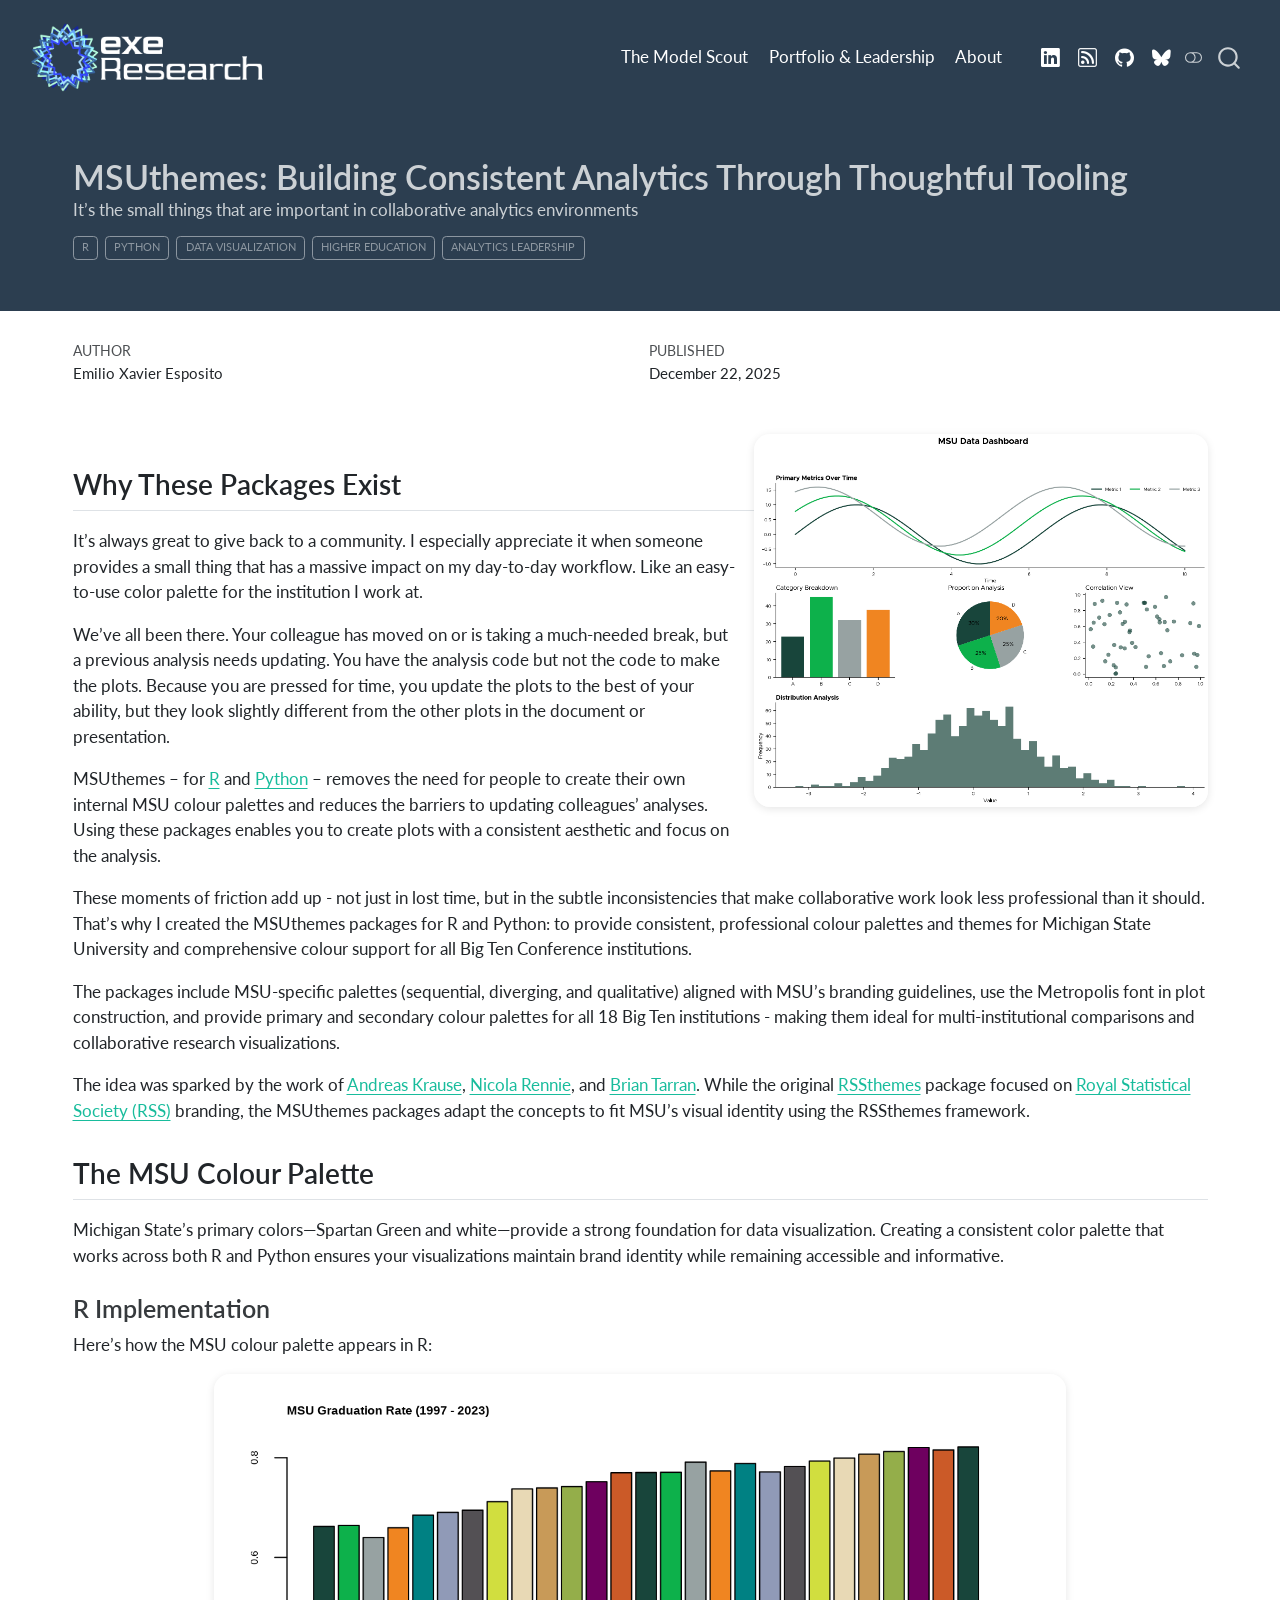
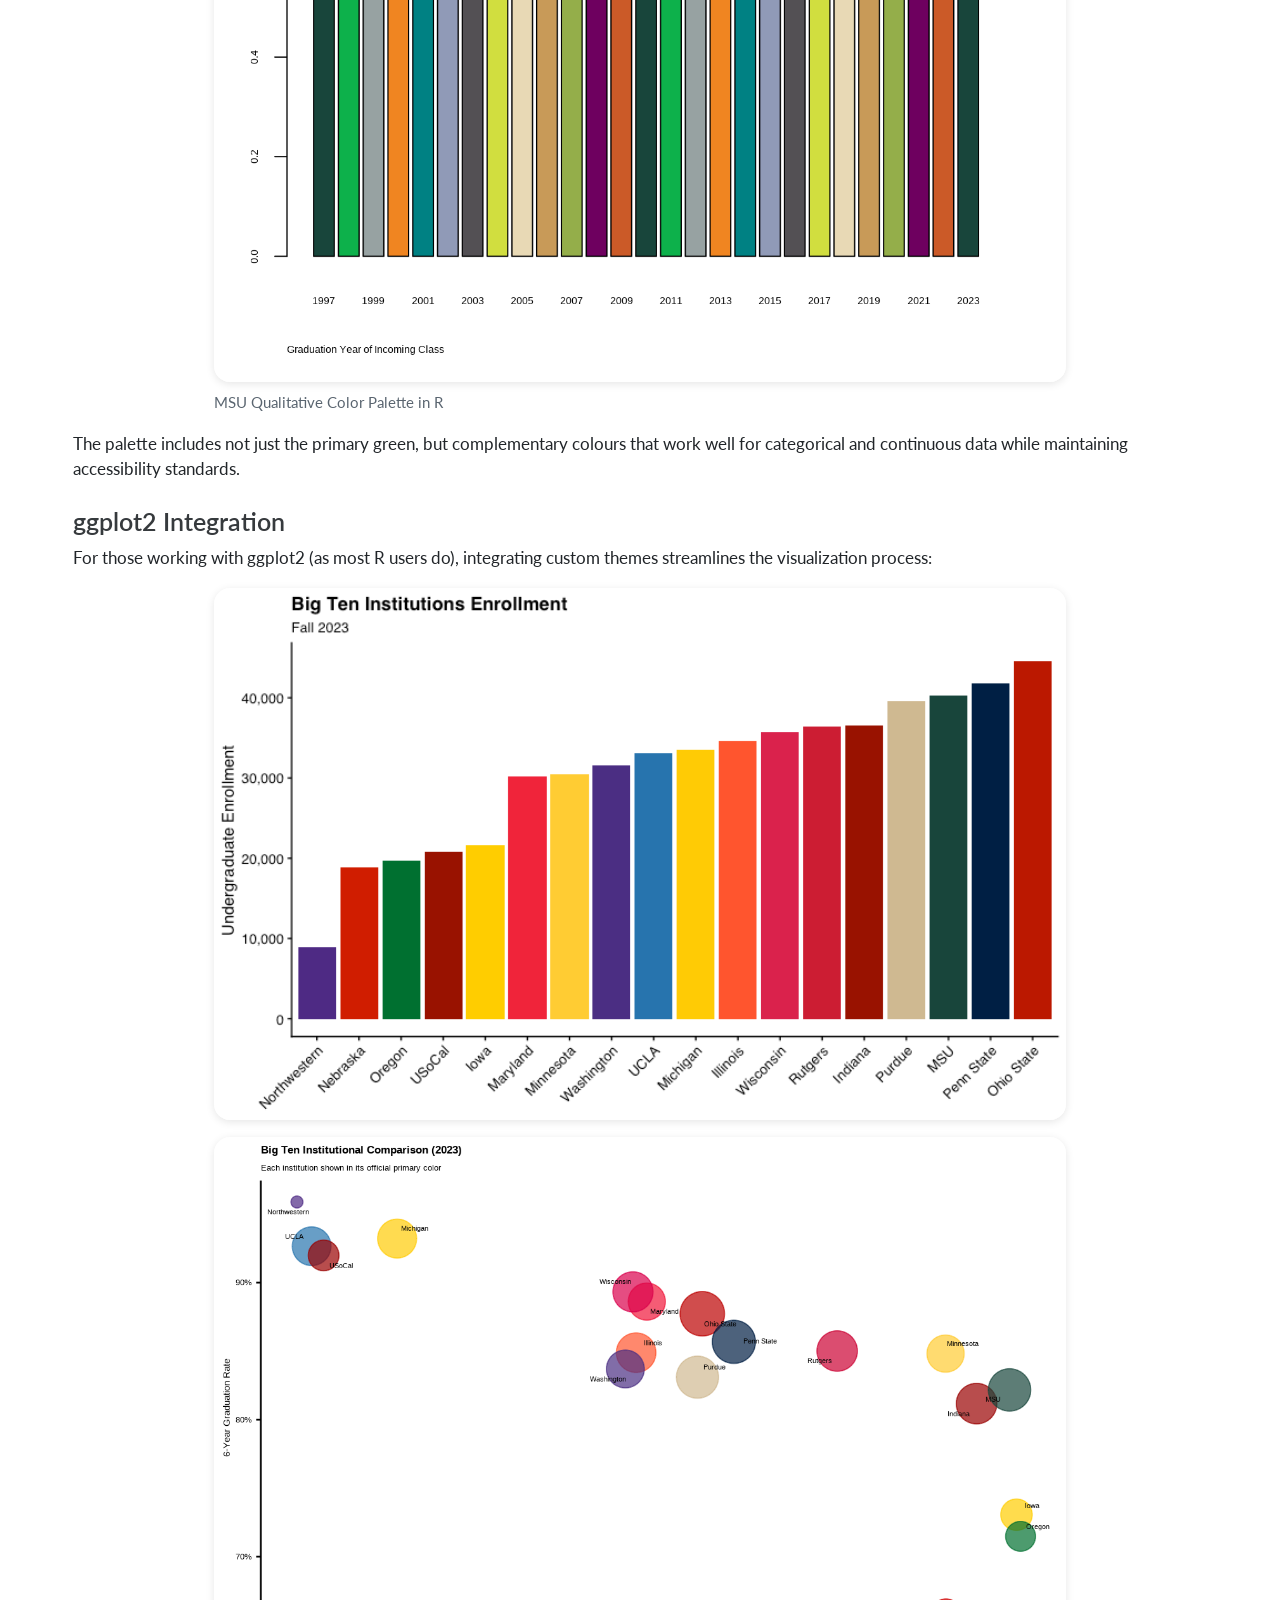
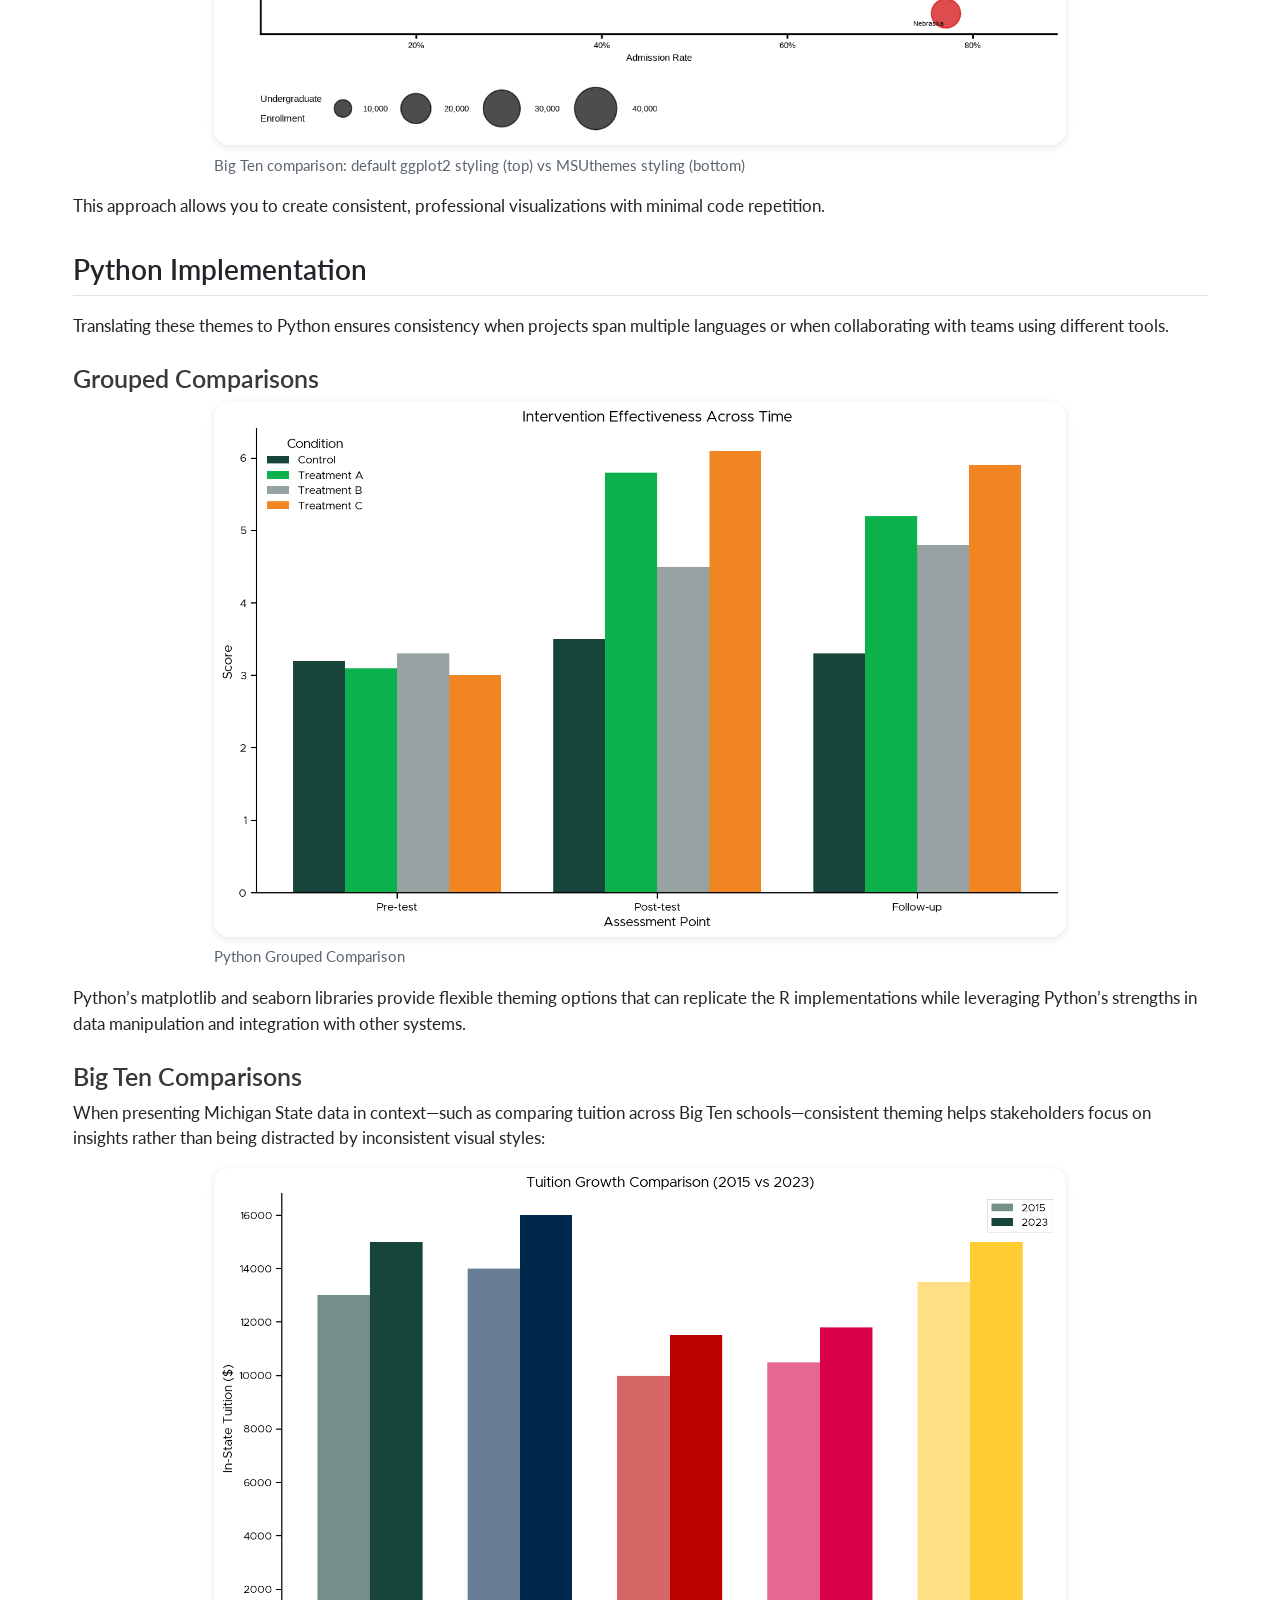
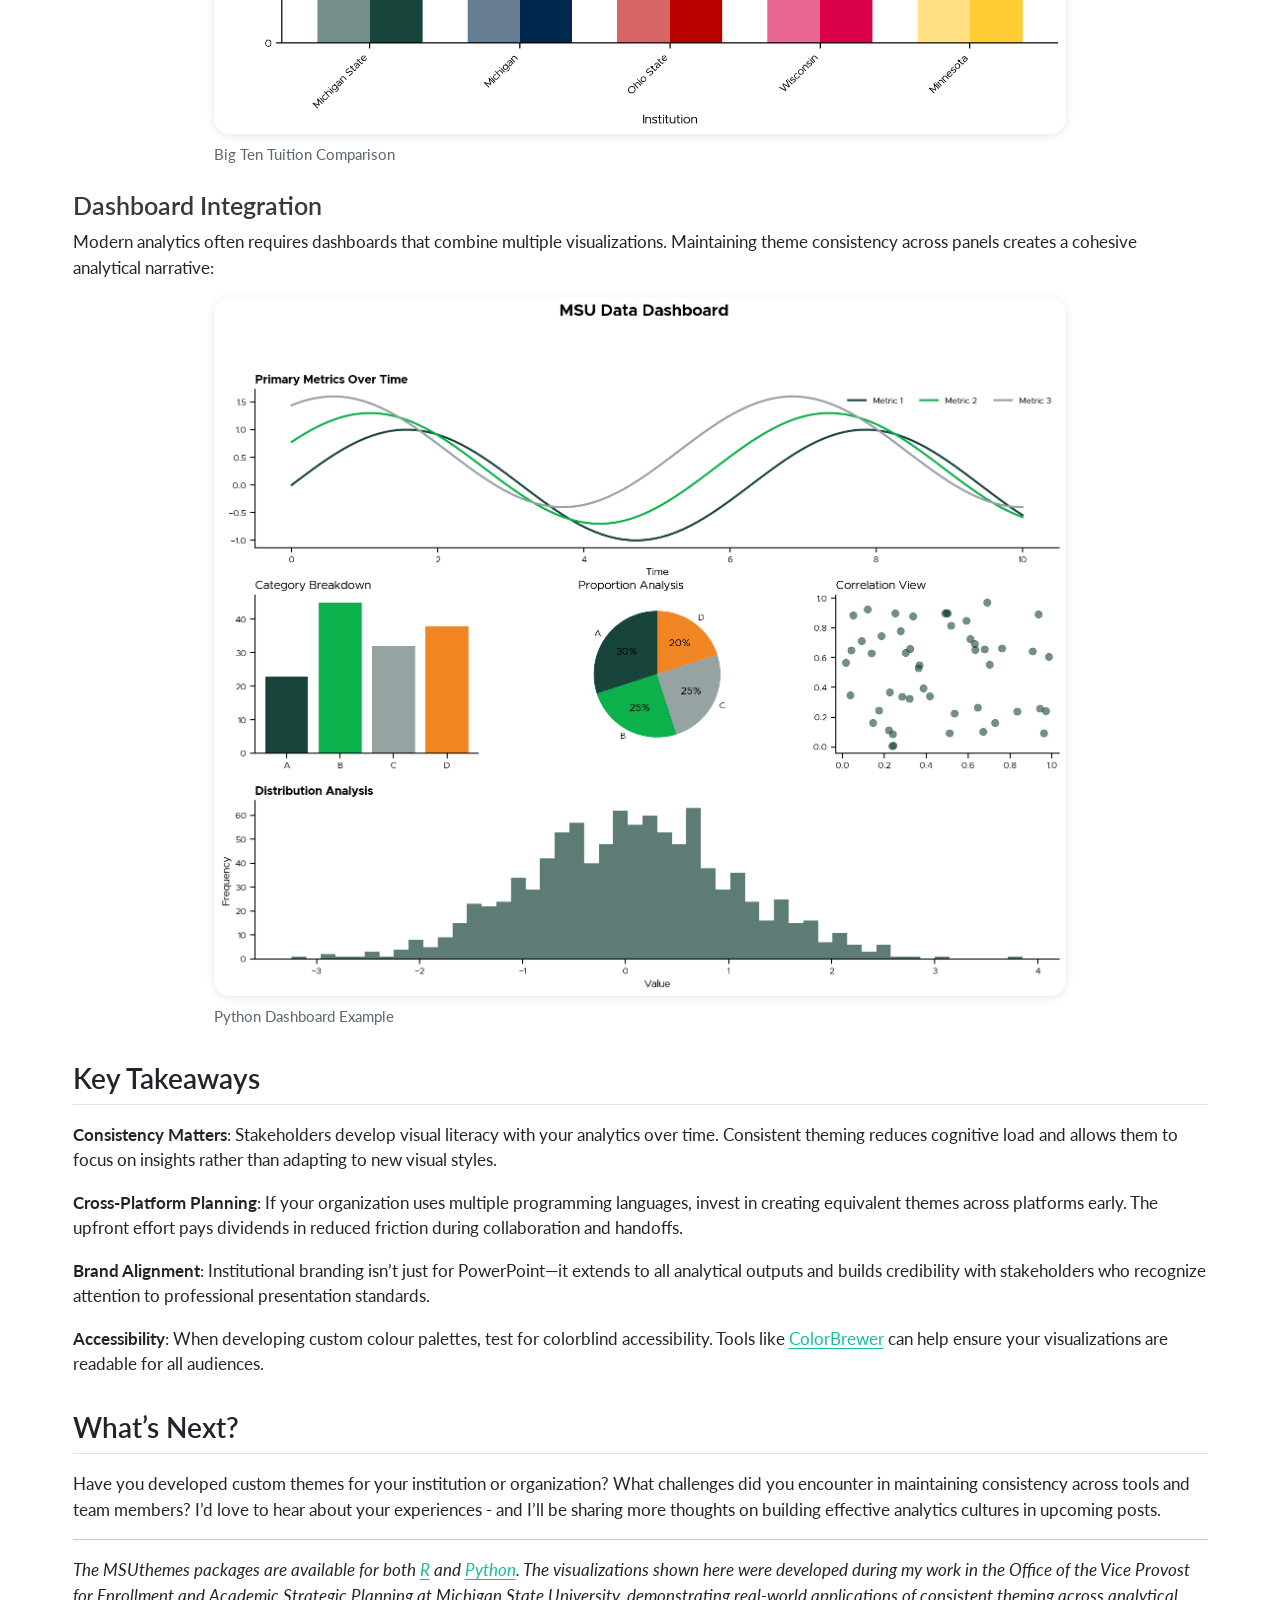
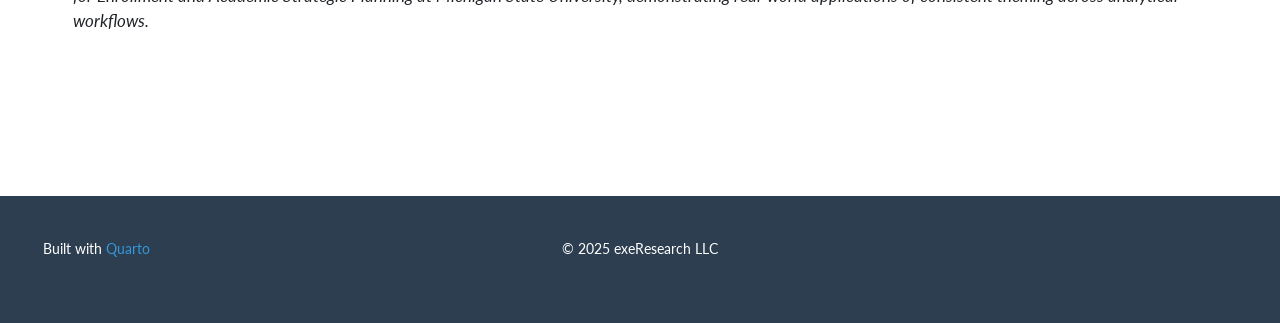
==== posts/MSUthemes/index.html @ 7282f577 "Update website - 2025-12-22 13:52:34" ====
<!DOCTYPE html>
<html xmlns="http://www.w3.org/1999/xhtml" lang="en" xml:lang="en"><head>

<meta charset="utf-8">
<meta name="generator" content="quarto-1.8.24">

<meta name="viewport" content="width=device-width, initial-scale=1.0, user-scalable=yes">

<meta name="author" content="Emilio Xavier Esposito">
<meta name="dcterms.date" content="2025-12-22">
<meta name="description" content="It’s the small things that are important in collaborative analytics environments">

<title>MSUthemes: Building Consistent Analytics Through Thoughtful Tooling – exeResearch | Analytics for Sports - Higher Ed - Awesomeness</title>
<style>
code{white-space: pre-wrap;}
span.smallcaps{font-variant: small-caps;}
div.columns{display: flex; gap: min(4vw, 1.5em);}
div.column{flex: auto; overflow-x: auto;}
div.hanging-indent{margin-left: 1.5em; text-indent: -1.5em;}
ul.task-list{list-style: none;}
ul.task-list li input[type="checkbox"] {
  width: 0.8em;
  margin: 0 0.8em 0.2em -1em; /* quarto-specific, see https://github.com/quarto-dev/quarto-cli/issues/4556 */ 
  vertical-align: middle;
}
</style>


<script src="../../site_libs/quarto-nav/quarto-nav.js"></script>
<script src="../../site_libs/quarto-nav/headroom.min.js"></script>
<script src="../../site_libs/clipboard/clipboard.min.js"></script>
<script src="../../site_libs/quarto-search/autocomplete.umd.js"></script>
<script src="../../site_libs/quarto-search/fuse.min.js"></script>
<script src="../../site_libs/quarto-search/quarto-search.js"></script>
<meta name="quarto:offset" content="../../">
<link href="../../images/exeResearch_64x64pixels_favicon.png" rel="icon" type="image/png">
<script src="../../site_libs/quarto-html/quarto.js" type="module"></script>
<script src="../../site_libs/quarto-html/tabsets/tabsets.js" type="module"></script>
<script src="../../site_libs/quarto-html/axe/axe-check.js" type="module"></script>
<script src="../../site_libs/quarto-html/popper.min.js"></script>
<script src="../../site_libs/quarto-html/tippy.umd.min.js"></script>
<script src="../../site_libs/quarto-html/anchor.min.js"></script>
<link href="../../site_libs/quarto-html/tippy.css" rel="stylesheet">
<link href="../../site_libs/quarto-html/quarto-syntax-highlighting-dc55a5b9e770e841cd82e46aadbfb9b0.css" rel="stylesheet" class="quarto-color-scheme" id="quarto-text-highlighting-styles">
<link href="../../site_libs/quarto-html/quarto-syntax-highlighting-dark-b651517ce65839d647a86e2780455cfb.css" rel="stylesheet" class="quarto-color-scheme quarto-color-alternate" id="quarto-text-highlighting-styles">
<link href="../../site_libs/quarto-html/quarto-syntax-highlighting-dc55a5b9e770e841cd82e46aadbfb9b0.css" rel="stylesheet" class="quarto-color-scheme-extra" id="quarto-text-highlighting-styles">
<script src="../../site_libs/bootstrap/bootstrap.min.js"></script>
<link href="../../site_libs/bootstrap/bootstrap-icons.css" rel="stylesheet">
<link href="../../site_libs/bootstrap/bootstrap-f93c2b1f3f0577f377aefa4848a86a36.min.css" rel="stylesheet" append-hash="true" class="quarto-color-scheme" id="quarto-bootstrap" data-mode="light">
<link href="../../site_libs/bootstrap/bootstrap-dark-0d4a9d19931feb4fee1ddab4b2489000.min.css" rel="stylesheet" append-hash="true" class="quarto-color-scheme quarto-color-alternate" id="quarto-bootstrap" data-mode="dark">
<link href="../../site_libs/bootstrap/bootstrap-f93c2b1f3f0577f377aefa4848a86a36.min.css" rel="stylesheet" append-hash="true" class="quarto-color-scheme-extra" id="quarto-bootstrap" data-mode="light">
<script src="../../site_libs/quarto-contrib/iconify-3.0.0/iconify-icon.min.js"></script>
<script id="quarto-search-options" type="application/json">{
  "location": "navbar",
  "copy-button": false,
  "collapse-after": 3,
  "panel-placement": "end",
  "type": "overlay",
  "limit": 50,
  "keyboard-shortcut": [
    "f",
    "/",
    "s"
  ],
  "show-item-context": false,
  "language": {
    "search-no-results-text": "No results",
    "search-matching-documents-text": "matching documents",
    "search-copy-link-title": "Copy link to search",
    "search-hide-matches-text": "Hide additional matches",
    "search-more-match-text": "more match in this document",
    "search-more-matches-text": "more matches in this document",
    "search-clear-button-title": "Clear",
    "search-text-placeholder": "",
    "search-detached-cancel-button-title": "Cancel",
    "search-submit-button-title": "Submit",
    "search-label": "Search"
  }
}</script>
<script async="" src="https://www.googletagmanager.com/gtag/js?id=G-L2BRBH4006"></script>

<script type="text/javascript">

window.dataLayer = window.dataLayer || [];
function gtag(){dataLayer.push(arguments);}
gtag('js', new Date());
gtag('config', 'G-L2BRBH4006', { 'anonymize_ip': true});
</script>


<link rel="stylesheet" href="../../styles.css">
<meta property="og:title" content="MSUthemes: Building Consistent Analytics Through Thoughtful Tooling – exeResearch | Analytics for Sports - Higher Ed - Awesomeness">
<meta property="og:description" content="It’s the small things that are important in collaborative analytics environments">
<meta property="og:image" content="https://exeResearch.com/posts/MSUthemes/Python_dashboard.png">
<meta property="og:site_name" content="exeResearch | Analytics for Sports - Higher Ed - Awesomeness">
<meta property="og:image:height" content="1417">
<meta property="og:image:width" content="1725">
<meta name="twitter:title" content="MSUthemes: Building Consistent Analytics Through Thoughtful Tooling – exeResearch | Analytics for Sports - Higher Ed - Awesomeness">
<meta name="twitter:description" content="It’s the small things that are important in collaborative analytics environments">
<meta name="twitter:image" content="https://exeResearch.com/posts/MSUthemes/Python_dashboard.png">
<meta name="twitter:image-height" content="1417">
<meta name="twitter:image-width" content="1725">
<meta name="twitter:card" content="summary_large_image">
</head>

<body class="nav-fixed quarto-light"><script id="quarto-html-before-body" type="application/javascript">
    const toggleBodyColorMode = (bsSheetEl) => {
      const mode = bsSheetEl.getAttribute("data-mode");
      const bodyEl = window.document.querySelector("body");
      if (mode === "dark") {
        bodyEl.classList.add("quarto-dark");
        bodyEl.classList.remove("quarto-light");
      } else {
        bodyEl.classList.add("quarto-light");
        bodyEl.classList.remove("quarto-dark");
      }
    }
    const toggleBodyColorPrimary = () => {
      const bsSheetEl = window.document.querySelector("link#quarto-bootstrap:not([rel=disabled-stylesheet])");
      if (bsSheetEl) {
        toggleBodyColorMode(bsSheetEl);
      }
    }
    const setColorSchemeToggle = (alternate) => {
      const toggles = window.document.querySelectorAll('.quarto-color-scheme-toggle');
      for (let i=0; i < toggles.length; i++) {
        const toggle = toggles[i];
        if (toggle) {
          if (alternate) {
            toggle.classList.add("alternate");
          } else {
            toggle.classList.remove("alternate");
          }
        }
      }
    };
    const toggleColorMode = (alternate) => {
      // Switch the stylesheets
      const primaryStylesheets = window.document.querySelectorAll('link.quarto-color-scheme:not(.quarto-color-alternate)');
      const alternateStylesheets = window.document.querySelectorAll('link.quarto-color-scheme.quarto-color-alternate');
      manageTransitions('#quarto-margin-sidebar .nav-link', false);
      if (alternate) {
        // note: dark is layered on light, we don't disable primary!
        enableStylesheet(alternateStylesheets);
        for (const sheetNode of alternateStylesheets) {
          if (sheetNode.id === "quarto-bootstrap") {
            toggleBodyColorMode(sheetNode);
          }
        }
      } else {
        disableStylesheet(alternateStylesheets);
        enableStylesheet(primaryStylesheets)
        toggleBodyColorPrimary();
      }
      manageTransitions('#quarto-margin-sidebar .nav-link', true);
      // Switch the toggles
      setColorSchemeToggle(alternate)
      // Hack to workaround the fact that safari doesn't
      // properly recolor the scrollbar when toggling (#1455)
      if (navigator.userAgent.indexOf('Safari') > 0 && navigator.userAgent.indexOf('Chrome') == -1) {
        manageTransitions("body", false);
        window.scrollTo(0, 1);
        setTimeout(() => {
          window.scrollTo(0, 0);
          manageTransitions("body", true);
        }, 40);
      }
    }
    const disableStylesheet = (stylesheets) => {
      for (let i=0; i < stylesheets.length; i++) {
        const stylesheet = stylesheets[i];
        stylesheet.rel = 'disabled-stylesheet';
      }
    }
    const enableStylesheet = (stylesheets) => {
      for (let i=0; i < stylesheets.length; i++) {
        const stylesheet = stylesheets[i];
        if(stylesheet.rel !== 'stylesheet') { // for Chrome, which will still FOUC without this check
          stylesheet.rel = 'stylesheet';
        }
      }
    }
    const manageTransitions = (selector, allowTransitions) => {
      const els = window.document.querySelectorAll(selector);
      for (let i=0; i < els.length; i++) {
        const el = els[i];
        if (allowTransitions) {
          el.classList.remove('notransition');
        } else {
          el.classList.add('notransition');
        }
      }
    }
    const isFileUrl = () => {
      return window.location.protocol === 'file:';
    }
    const hasAlternateSentinel = () => {
      let styleSentinel = getColorSchemeSentinel();
      if (styleSentinel !== null) {
        return styleSentinel === "alternate";
      } else {
        return false;
      }
    }
    const setStyleSentinel = (alternate) => {
      const value = alternate ? "alternate" : "default";
      if (!isFileUrl()) {
        window.localStorage.setItem("quarto-color-scheme", value);
      } else {
        localAlternateSentinel = value;
      }
    }
    const getColorSchemeSentinel = () => {
      if (!isFileUrl()) {
        const storageValue = window.localStorage.getItem("quarto-color-scheme");
        return storageValue != null ? storageValue : localAlternateSentinel;
      } else {
        return localAlternateSentinel;
      }
    }
    const toggleGiscusIfUsed = (isAlternate, darkModeDefault) => {
      const baseTheme = document.querySelector('#giscus-base-theme')?.value ?? 'light';
      const alternateTheme = document.querySelector('#giscus-alt-theme')?.value ?? 'dark';
      let newTheme = '';
      if(authorPrefersDark) {
        newTheme = isAlternate ? baseTheme : alternateTheme;
      } else {
        newTheme = isAlternate ? alternateTheme : baseTheme;
      }
      const changeGiscusTheme = () => {
        // From: https://github.com/giscus/giscus/issues/336
        const sendMessage = (message) => {
          const iframe = document.querySelector('iframe.giscus-frame');
          if (!iframe) return;
          iframe.contentWindow.postMessage({ giscus: message }, 'https://giscus.app');
        }
        sendMessage({
          setConfig: {
            theme: newTheme
          }
        });
      }
      const isGiscussLoaded = window.document.querySelector('iframe.giscus-frame') !== null;
      if (isGiscussLoaded) {
        changeGiscusTheme();
      }
    };
    const authorPrefersDark = false;
    const queryPrefersDark = window.matchMedia('(prefers-color-scheme: dark)');
    const darkModeDefault = queryPrefersDark.matches;
      document.querySelector('link#quarto-text-highlighting-styles.quarto-color-scheme-extra').rel = 'disabled-stylesheet';
      document.querySelector('link#quarto-bootstrap.quarto-color-scheme-extra').rel = 'disabled-stylesheet';
    let localAlternateSentinel = darkModeDefault ? 'alternate' : 'default';
    // Dark / light mode switch
    window.quartoToggleColorScheme = () => {
      // Read the current dark / light value
      let toAlternate = !hasAlternateSentinel();
      toggleColorMode(toAlternate);
      setStyleSentinel(toAlternate);
      toggleGiscusIfUsed(toAlternate, darkModeDefault);
      window.dispatchEvent(new Event('resize'));
    };
    queryPrefersDark.addEventListener("change", e => {
      if(window.localStorage.getItem("quarto-color-scheme") !== null)
        return;
      const alternate = e.matches
      toggleColorMode(alternate);
      localAlternateSentinel = e.matches ? 'alternate' : 'default'; // this is used alongside local storage!
      toggleGiscusIfUsed(alternate, darkModeDefault);
    });
    // Switch to dark mode if need be
    if (hasAlternateSentinel()) {
      toggleColorMode(true);
    } else {
      toggleColorMode(false);
    }
  </script>

<div id="quarto-search-results"></div>
  <header id="quarto-header" class="headroom fixed-top quarto-banner">
    <nav class="navbar navbar-expand-lg " data-bs-theme="dark">
      <div class="navbar-container container-fluid">
      <div class="navbar-brand-container mx-auto">
    <a href="../../index.html" class="navbar-brand navbar-brand-logo">
    <img src="../../images/exeResearch_logo_150dpi_transBG_whiteText.png" alt="exeResearch" class="navbar-logo light-content">
    <img src="../../images/exeResearch_logo_150dpi_transBG_whiteText.png" alt="exeResearch" class="navbar-logo dark-content">
    </a>
  </div>
            <div id="quarto-search" class="" title="Search"></div>
          <button class="navbar-toggler" type="button" data-bs-toggle="collapse" data-bs-target="#navbarCollapse" aria-controls="navbarCollapse" role="menu" aria-expanded="false" aria-label="Toggle navigation" onclick="if (window.quartoToggleHeadroom) { window.quartoToggleHeadroom(); }">
  <span class="navbar-toggler-icon"></span>
</button>
          <div class="collapse navbar-collapse" id="navbarCollapse">
            <ul class="navbar-nav navbar-nav-scroll ms-auto">
  <li class="nav-item">
    <a class="nav-link" href="../../blog.html"> 
<span class="menu-text">The Model Scout</span></a>
  </li>  
  <li class="nav-item">
    <a class="nav-link" href="../../portfolio-leadership.html"> 
<span class="menu-text">Portfolio &amp; Leadership</span></a>
  </li>  
  <li class="nav-item">
    <a class="nav-link" href="../../index.html#about"> 
<span class="menu-text">About</span></a>
  </li>  
  <li class="nav-item">
    <a class="nav-link" href="mailto:emilio@exeResearch.com"> 
<span class="menu-text"><iconify-icon role="img" inline="" icon="mdi:email" style="font-size: 1.5em;" aria-label="Icon email from mdi Iconify.design set." title="Icon email from mdi Iconify.design set."></iconify-icon></span></a>
  </li>  
  <li class="nav-item compact">
    <a class="nav-link" href="https://www.linkedin.com/in/emilioxavieresposito/"> <i class="bi bi-linkedin" role="img">
</i> 
<span class="menu-text"></span></a>
  </li>  
  <li class="nav-item compact">
    <a class="nav-link" href="../../blog.xml"> <i class="bi bi-rss" role="img" aria-label="RSS Feed">
</i> 
<span class="menu-text"></span></a>
  </li>  
  <li class="nav-item compact">
    <a class="nav-link" href="https://github.com/emilioxavier"> <i class="bi bi-github" role="img">
</i> 
<span class="menu-text"></span></a>
  </li>  
  <li class="nav-item compact">
    <a class="nav-link" href="https://bsky.app/profile/exesposito.bsky.social"> <i class="bi bi-bluesky" role="img">
</i> 
<span class="menu-text"></span></a>
  </li>  
</ul>
          </div> <!-- /navcollapse -->
            <div class="quarto-navbar-tools">
  <a href="" class="quarto-color-scheme-toggle quarto-navigation-tool  px-1" onclick="window.quartoToggleColorScheme(); return false;" title="Toggle dark mode"><i class="bi"></i></a>
</div>
      </div> <!-- /container-fluid -->
    </nav>
</header>
<!-- content -->
<header id="title-block-header" class="quarto-title-block default page-columns page-full">
  <div class="quarto-title-banner page-columns page-full">
    <div class="quarto-title column-page">
      <h1 class="title">MSUthemes: Building Consistent Analytics Through Thoughtful Tooling</h1>
                  <div>
        <div class="description">
          It’s the small things that are important in collaborative analytics environments
        </div>
      </div>
                          <div class="quarto-categories">
                <div class="quarto-category">R</div>
                <div class="quarto-category">Python</div>
                <div class="quarto-category">data visualization</div>
                <div class="quarto-category">higher education</div>
                <div class="quarto-category">analytics leadership</div>
              </div>
                  </div>
  </div>
    
  
  <div class="quarto-title-meta column-page">

      <div>
      <div class="quarto-title-meta-heading">Author</div>
      <div class="quarto-title-meta-contents">
               <p>Emilio Xavier Esposito </p>
            </div>
    </div>
      
      <div>
      <div class="quarto-title-meta-heading">Published</div>
      <div class="quarto-title-meta-contents">
        <p class="date">December 22, 2025</p>
      </div>
    </div>
    
      
    </div>
    
  
  </header><div id="quarto-content" class="quarto-container page-columns page-rows-contents page-layout-full page-navbar">
<!-- sidebar -->
<!-- margin-sidebar -->
    
<!-- main -->
<main class="content quarto-banner-title-block column-page" id="quarto-document-content">






<p><img src="Python_dashboard.png" class="float-right rounded-project shadowed img-fluid" style="width: 50%;"></p>
<section id="why-these-packages-exist" class="level2">
<h2 class="anchored" data-anchor-id="why-these-packages-exist">Why These Packages Exist</h2>
<p>It’s always great to give back to a community. I especially appreciate it when someone provides a small thing that has a massive impact on my day-to-day workflow. Like an easy-to-use color palette for the institution I work at.</p>
<p>We’ve all been there. Your colleague has moved on or is taking a much-needed break, but a previous analysis needs updating. You have the analysis code but not the code to make the plots. Because you are pressed for time, you update the plots to the best of your ability, but they look slightly different from the other plots in the document or presentation.</p>
<p>MSUthemes – for <a href="https://github.com/emilioxavier/MSUthemes">R</a> and <a href="https://github.com/emilioxavier/MSUthemes-python">Python</a> – removes the need for people to create their own internal MSU colour palettes and reduces the barriers to updating colleagues’ analyses. Using these packages enables you to create plots with a consistent aesthetic and focus on the analysis.</p>
<p>These moments of friction add up - not just in lost time, but in the subtle inconsistencies that make collaborative work look less professional than it should. That’s why I created the MSUthemes packages for R and Python: to provide consistent, professional colour palettes and themes for Michigan State University and comprehensive colour support for all Big Ten Conference institutions.</p>
<p>The packages include MSU-specific palettes (sequential, diverging, and qualitative) aligned with MSU’s branding guidelines, use the Metropolis font in plot construction, and provide primary and secondary colour palettes for all 18 Big Ten institutions - making them ideal for multi-institutional comparisons and collaborative research visualizations.</p>
<p>The idea was sparked by the work of <a href="https://andjar.github.io/">Andreas Krause</a>, <a href="https://nrennie.rbind.io/">Nicola Rennie</a>, and <a href="https://github.com/RSS-Visuals">Brian Tarran</a>. While the original <a href="https://github.com/nrennie/RSSthemes">RSSthemes</a> package focused on <a href="https://rss.org.uk/">Royal Statistical Society (RSS)</a> branding, the MSUthemes packages adapt the concepts to fit MSU’s visual identity using the RSSthemes framework.</p>
</section>
<section id="the-msu-colour-palette" class="level2">
<h2 class="anchored" data-anchor-id="the-msu-colour-palette">The MSU Colour Palette</h2>
<p>Michigan State’s primary colors—Spartan Green and white—provide a strong foundation for data visualization. Creating a consistent color palette that works across both R and Python ensures your visualizations maintain brand identity while remaining accessible and informative.</p>
<section id="r-implementation" class="level3">
<h3 class="anchored" data-anchor-id="r-implementation">R Implementation</h3>
<p>Here’s how the MSU colour palette appears in R:</p>
<div class="quarto-figure quarto-figure-center" style="width: 75%; display: block; margin-left: auto; margin-right: auto;">
<figure class="figure">
<p><img src="R-base_qualitative-palette.png" class="rounded-project shadowed img-fluid figure-img"></p>
<figcaption>MSU Qualitative Color Palette in R</figcaption>
</figure>
</div>
<p>The palette includes not just the primary green, but complementary colours that work well for categorical and continuous data while maintaining accessibility standards.</p>
</section>
<section id="ggplot2-integration" class="level3">
<h3 class="anchored" data-anchor-id="ggplot2-integration">ggplot2 Integration</h3>
<p>For those working with ggplot2 (as most R users do), integrating custom themes streamlines the visualization process:</p>
<p><img src="R-ggplot2_BigTen-example.png" class="rounded-project shadowed img-fluid" style="width: 75%; display: block; margin-left: auto; margin-right: auto;"></p>
<div class="quarto-figure quarto-figure-center" style="width: 75%; display: block; margin-left: auto; margin-right: auto;">
<figure class="figure">
<p><img src="R-ggplot2_BigTen-comparison.png" class="rounded-project shadowed img-fluid figure-img"></p>
<figcaption>Big Ten comparison: default ggplot2 styling (top) vs MSUthemes styling (bottom)</figcaption>
</figure>
</div>
<p>This approach allows you to create consistent, professional visualizations with minimal code repetition.</p>
</section>
</section>
<section id="python-implementation" class="level2">
<h2 class="anchored" data-anchor-id="python-implementation">Python Implementation</h2>
<p>Translating these themes to Python ensures consistency when projects span multiple languages or when collaborating with teams using different tools.</p>
<section id="grouped-comparisons" class="level3">
<h3 class="anchored" data-anchor-id="grouped-comparisons">Grouped Comparisons</h3>
<div class="quarto-figure quarto-figure-center" style="width: 75%; display: block; margin-left: auto; margin-right: auto;">
<figure class="figure">
<p><img src="Python_grouped-comparison.png" class="rounded-project shadowed img-fluid figure-img"></p>
<figcaption>Python Grouped Comparison</figcaption>
</figure>
</div>
<p>Python’s matplotlib and seaborn libraries provide flexible theming options that can replicate the R implementations while leveraging Python’s strengths in data manipulation and integration with other systems.</p>
</section>
<section id="big-ten-comparisons" class="level3">
<h3 class="anchored" data-anchor-id="big-ten-comparisons">Big Ten Comparisons</h3>
<p>When presenting Michigan State data in context—such as comparing tuition across Big Ten schools—consistent theming helps stakeholders focus on insights rather than being distracted by inconsistent visual styles:</p>
<div class="quarto-figure quarto-figure-center" style="width: 75%; display: block; margin-left: auto; margin-right: auto;">
<figure class="figure">
<p><img src="Python_BigTen-tuition-comparison.png" class="rounded-project shadowed img-fluid figure-img"></p>
<figcaption>Big Ten Tuition Comparison</figcaption>
</figure>
</div>
</section>
<section id="dashboard-integration" class="level3">
<h3 class="anchored" data-anchor-id="dashboard-integration">Dashboard Integration</h3>
<p>Modern analytics often requires dashboards that combine multiple visualizations. Maintaining theme consistency across panels creates a cohesive analytical narrative:</p>
<div class="quarto-figure quarto-figure-center" style="width: 75%; display: block; margin-left: auto; margin-right: auto;">
<figure class="figure">
<p><img src="Python_dashboard.png" class="rounded-project shadowed img-fluid figure-img"></p>
<figcaption>Python Dashboard Example</figcaption>
</figure>
</div>
</section>
</section>
<section id="key-takeaways" class="level2">
<h2 class="anchored" data-anchor-id="key-takeaways">Key Takeaways</h2>
<p><strong>Consistency Matters</strong>: Stakeholders develop visual literacy with your analytics over time. Consistent theming reduces cognitive load and allows them to focus on insights rather than adapting to new visual styles.</p>
<p><strong>Cross-Platform Planning</strong>: If your organization uses multiple programming languages, invest in creating equivalent themes across platforms early. The upfront effort pays dividends in reduced friction during collaboration and handoffs.</p>
<p><strong>Brand Alignment</strong>: Institutional branding isn’t just for PowerPoint—it extends to all analytical outputs and builds credibility with stakeholders who recognize attention to professional presentation standards.</p>
<p><strong>Accessibility</strong>: When developing custom colour palettes, test for colorblind accessibility. Tools like <a href="https://colorbrewer2.org/">ColorBrewer</a> can help ensure your visualizations are readable for all audiences.</p>
</section>
<section id="whats-next" class="level2">
<h2 class="anchored" data-anchor-id="whats-next">What’s Next?</h2>
<p>Have you developed custom themes for your institution or organization? What challenges did you encounter in maintaining consistency across tools and team members? I’d love to hear about your experiences - and I’ll be sharing more thoughts on building effective analytics cultures in upcoming posts.</p>
<hr>
<p><em>The MSUthemes packages are available for both <a href="https://github.com/emilioxavier/MSUthemes">R</a> and <a href="https://github.com/emilioxavier/MSUthemes-python">Python</a>. The visualizations shown here were developed during my work in the Office of the Vice Provost for Enrollment and Academic Strategic Planning at Michigan State University, demonstrating real-world applications of consistent theming across analytical workflows.</em></p>


</section>

</main> <!-- /main -->
<script id="quarto-html-after-body" type="application/javascript">
  window.document.addEventListener("DOMContentLoaded", function (event) {
    // Ensure there is a toggle, if there isn't float one in the top right
    if (window.document.querySelector('.quarto-color-scheme-toggle') === null) {
      const a = window.document.createElement('a');
      a.classList.add('top-right');
      a.classList.add('quarto-color-scheme-toggle');
      a.href = "";
      a.onclick = function() { try { window.quartoToggleColorScheme(); } catch {} return false; };
      const i = window.document.createElement("i");
      i.classList.add('bi');
      a.appendChild(i);
      window.document.body.appendChild(a);
    }
    setColorSchemeToggle(hasAlternateSentinel())
    const icon = "";
    const anchorJS = new window.AnchorJS();
    anchorJS.options = {
      placement: 'right',
      icon: icon
    };
    anchorJS.add('.anchored');
    const isCodeAnnotation = (el) => {
      for (const clz of el.classList) {
        if (clz.startsWith('code-annotation-')) {                     
          return true;
        }
      }
      return false;
    }
    const onCopySuccess = function(e) {
      // button target
      const button = e.trigger;
      // don't keep focus
      button.blur();
      // flash "checked"
      button.classList.add('code-copy-button-checked');
      var currentTitle = button.getAttribute("title");
      button.setAttribute("title", "Copied!");
      let tooltip;
      if (window.bootstrap) {
        button.setAttribute("data-bs-toggle", "tooltip");
        button.setAttribute("data-bs-placement", "left");
        button.setAttribute("data-bs-title", "Copied!");
        tooltip = new bootstrap.Tooltip(button, 
          { trigger: "manual", 
            customClass: "code-copy-button-tooltip",
            offset: [0, -8]});
        tooltip.show();    
      }
      setTimeout(function() {
        if (tooltip) {
          tooltip.hide();
          button.removeAttribute("data-bs-title");
          button.removeAttribute("data-bs-toggle");
          button.removeAttribute("data-bs-placement");
        }
        button.setAttribute("title", currentTitle);
        button.classList.remove('code-copy-button-checked');
      }, 1000);
      // clear code selection
      e.clearSelection();
    }
    const getTextToCopy = function(trigger) {
      const outerScaffold = trigger.parentElement.cloneNode(true);
      const codeEl = outerScaffold.querySelector('code');
      for (const childEl of codeEl.children) {
        if (isCodeAnnotation(childEl)) {
          childEl.remove();
        }
      }
      return codeEl.innerText;
    }
    const clipboard = new window.ClipboardJS('.code-copy-button:not([data-in-quarto-modal])', {
      text: getTextToCopy
    });
    clipboard.on('success', onCopySuccess);
    if (window.document.getElementById('quarto-embedded-source-code-modal')) {
      const clipboardModal = new window.ClipboardJS('.code-copy-button[data-in-quarto-modal]', {
        text: getTextToCopy,
        container: window.document.getElementById('quarto-embedded-source-code-modal')
      });
      clipboardModal.on('success', onCopySuccess);
    }
      var localhostRegex = new RegExp(/^(?:http|https):\/\/localhost\:?[0-9]*\//);
      var mailtoRegex = new RegExp(/^mailto:/);
        var filterRegex = new RegExp("https:\/\/exeResearch\.com");
      var isInternal = (href) => {
          return filterRegex.test(href) || localhostRegex.test(href) || mailtoRegex.test(href);
      }
      // Inspect non-navigation links and adorn them if external
     var links = window.document.querySelectorAll('a[href]:not(.nav-link):not(.navbar-brand):not(.toc-action):not(.sidebar-link):not(.sidebar-item-toggle):not(.pagination-link):not(.no-external):not([aria-hidden]):not(.dropdown-item):not(.quarto-navigation-tool):not(.about-link)');
      for (var i=0; i<links.length; i++) {
        const link = links[i];
        if (!isInternal(link.href)) {
          // undo the damage that might have been done by quarto-nav.js in the case of
          // links that we want to consider external
          if (link.dataset.originalHref !== undefined) {
            link.href = link.dataset.originalHref;
          }
            // target, if specified
            link.setAttribute("target", "_blank");
            if (link.getAttribute("rel") === null) {
              link.setAttribute("rel", "noopener");
            }
        }
      }
    function tippyHover(el, contentFn, onTriggerFn, onUntriggerFn) {
      const config = {
        allowHTML: true,
        maxWidth: 500,
        delay: 100,
        arrow: false,
        appendTo: function(el) {
            return el.parentElement;
        },
        interactive: true,
        interactiveBorder: 10,
        theme: 'quarto',
        placement: 'bottom-start',
      };
      if (contentFn) {
        config.content = contentFn;
      }
      if (onTriggerFn) {
        config.onTrigger = onTriggerFn;
      }
      if (onUntriggerFn) {
        config.onUntrigger = onUntriggerFn;
      }
      window.tippy(el, config); 
    }
    const noterefs = window.document.querySelectorAll('a[role="doc-noteref"]');
    for (var i=0; i<noterefs.length; i++) {
      const ref = noterefs[i];
      tippyHover(ref, function() {
        // use id or data attribute instead here
        let href = ref.getAttribute('data-footnote-href') || ref.getAttribute('href');
        try { href = new URL(href).hash; } catch {}
        const id = href.replace(/^#\/?/, "");
        const note = window.document.getElementById(id);
        if (note) {
          return note.innerHTML;
        } else {
          return "";
        }
      });
    }
    const xrefs = window.document.querySelectorAll('a.quarto-xref');
    const processXRef = (id, note) => {
      // Strip column container classes
      const stripColumnClz = (el) => {
        el.classList.remove("page-full", "page-columns");
        if (el.children) {
          for (const child of el.children) {
            stripColumnClz(child);
          }
        }
      }
      stripColumnClz(note)
      if (id === null || id.startsWith('sec-')) {
        // Special case sections, only their first couple elements
        const container = document.createElement("div");
        if (note.children && note.children.length > 2) {
          container.appendChild(note.children[0].cloneNode(true));
          for (let i = 1; i < note.children.length; i++) {
            const child = note.children[i];
            if (child.tagName === "P" && child.innerText === "") {
              continue;
            } else {
              container.appendChild(child.cloneNode(true));
              break;
            }
          }
          if (window.Quarto?.typesetMath) {
            window.Quarto.typesetMath(container);
          }
          return container.innerHTML
        } else {
          if (window.Quarto?.typesetMath) {
            window.Quarto.typesetMath(note);
          }
          return note.innerHTML;
        }
      } else {
        // Remove any anchor links if they are present
        const anchorLink = note.querySelector('a.anchorjs-link');
        if (anchorLink) {
          anchorLink.remove();
        }
        if (window.Quarto?.typesetMath) {
          window.Quarto.typesetMath(note);
        }
        if (note.classList.contains("callout")) {
          return note.outerHTML;
        } else {
          return note.innerHTML;
        }
      }
    }
    for (var i=0; i<xrefs.length; i++) {
      const xref = xrefs[i];
      tippyHover(xref, undefined, function(instance) {
        instance.disable();
        let url = xref.getAttribute('href');
        let hash = undefined; 
        if (url.startsWith('#')) {
          hash = url;
        } else {
          try { hash = new URL(url).hash; } catch {}
        }
        if (hash) {
          const id = hash.replace(/^#\/?/, "");
          const note = window.document.getElementById(id);
          if (note !== null) {
            try {
              const html = processXRef(id, note.cloneNode(true));
              instance.setContent(html);
            } finally {
              instance.enable();
              instance.show();
            }
          } else {
            // See if we can fetch this
            fetch(url.split('#')[0])
            .then(res => res.text())
            .then(html => {
              const parser = new DOMParser();
              const htmlDoc = parser.parseFromString(html, "text/html");
              const note = htmlDoc.getElementById(id);
              if (note !== null) {
                const html = processXRef(id, note);
                instance.setContent(html);
              } 
            }).finally(() => {
              instance.enable();
              instance.show();
            });
          }
        } else {
          // See if we can fetch a full url (with no hash to target)
          // This is a special case and we should probably do some content thinning / targeting
          fetch(url)
          .then(res => res.text())
          .then(html => {
            const parser = new DOMParser();
            const htmlDoc = parser.parseFromString(html, "text/html");
            const note = htmlDoc.querySelector('main.content');
            if (note !== null) {
              // This should only happen for chapter cross references
              // (since there is no id in the URL)
              // remove the first header
              if (note.children.length > 0 && note.children[0].tagName === "HEADER") {
                note.children[0].remove();
              }
              const html = processXRef(null, note);
              instance.setContent(html);
            } 
          }).finally(() => {
            instance.enable();
            instance.show();
          });
        }
      }, function(instance) {
      });
    }
        let selectedAnnoteEl;
        const selectorForAnnotation = ( cell, annotation) => {
          let cellAttr = 'data-code-cell="' + cell + '"';
          let lineAttr = 'data-code-annotation="' +  annotation + '"';
          const selector = 'span[' + cellAttr + '][' + lineAttr + ']';
          return selector;
        }
        const selectCodeLines = (annoteEl) => {
          const doc = window.document;
          const targetCell = annoteEl.getAttribute("data-target-cell");
          const targetAnnotation = annoteEl.getAttribute("data-target-annotation");
          const annoteSpan = window.document.querySelector(selectorForAnnotation(targetCell, targetAnnotation));
          const lines = annoteSpan.getAttribute("data-code-lines").split(",");
          const lineIds = lines.map((line) => {
            return targetCell + "-" + line;
          })
          let top = null;
          let height = null;
          let parent = null;
          if (lineIds.length > 0) {
              //compute the position of the single el (top and bottom and make a div)
              const el = window.document.getElementById(lineIds[0]);
              top = el.offsetTop;
              height = el.offsetHeight;
              parent = el.parentElement.parentElement;
            if (lineIds.length > 1) {
              const lastEl = window.document.getElementById(lineIds[lineIds.length - 1]);
              const bottom = lastEl.offsetTop + lastEl.offsetHeight;
              height = bottom - top;
            }
            if (top !== null && height !== null && parent !== null) {
              // cook up a div (if necessary) and position it 
              let div = window.document.getElementById("code-annotation-line-highlight");
              if (div === null) {
                div = window.document.createElement("div");
                div.setAttribute("id", "code-annotation-line-highlight");
                div.style.position = 'absolute';
                parent.appendChild(div);
              }
              div.style.top = top - 2 + "px";
              div.style.height = height + 4 + "px";
              div.style.left = 0;
              let gutterDiv = window.document.getElementById("code-annotation-line-highlight-gutter");
              if (gutterDiv === null) {
                gutterDiv = window.document.createElement("div");
                gutterDiv.setAttribute("id", "code-annotation-line-highlight-gutter");
                gutterDiv.style.position = 'absolute';
                const codeCell = window.document.getElementById(targetCell);
                const gutter = codeCell.querySelector('.code-annotation-gutter');
                gutter.appendChild(gutterDiv);
              }
              gutterDiv.style.top = top - 2 + "px";
              gutterDiv.style.height = height + 4 + "px";
            }
            selectedAnnoteEl = annoteEl;
          }
        };
        const unselectCodeLines = () => {
          const elementsIds = ["code-annotation-line-highlight", "code-annotation-line-highlight-gutter"];
          elementsIds.forEach((elId) => {
            const div = window.document.getElementById(elId);
            if (div) {
              div.remove();
            }
          });
          selectedAnnoteEl = undefined;
        };
          // Handle positioning of the toggle
      window.addEventListener(
        "resize",
        throttle(() => {
          elRect = undefined;
          if (selectedAnnoteEl) {
            selectCodeLines(selectedAnnoteEl);
          }
        }, 10)
      );
      function throttle(fn, ms) {
      let throttle = false;
      let timer;
        return (...args) => {
          if(!throttle) { // first call gets through
              fn.apply(this, args);
              throttle = true;
          } else { // all the others get throttled
              if(timer) clearTimeout(timer); // cancel #2
              timer = setTimeout(() => {
                fn.apply(this, args);
                timer = throttle = false;
              }, ms);
          }
        };
      }
        // Attach click handler to the DT
        const annoteDls = window.document.querySelectorAll('dt[data-target-cell]');
        for (const annoteDlNode of annoteDls) {
          annoteDlNode.addEventListener('click', (event) => {
            const clickedEl = event.target;
            if (clickedEl !== selectedAnnoteEl) {
              unselectCodeLines();
              const activeEl = window.document.querySelector('dt[data-target-cell].code-annotation-active');
              if (activeEl) {
                activeEl.classList.remove('code-annotation-active');
              }
              selectCodeLines(clickedEl);
              clickedEl.classList.add('code-annotation-active');
            } else {
              // Unselect the line
              unselectCodeLines();
              clickedEl.classList.remove('code-annotation-active');
            }
          });
        }
    const findCites = (el) => {
      const parentEl = el.parentElement;
      if (parentEl) {
        const cites = parentEl.dataset.cites;
        if (cites) {
          return {
            el,
            cites: cites.split(' ')
          };
        } else {
          return findCites(el.parentElement)
        }
      } else {
        return undefined;
      }
    };
    var bibliorefs = window.document.querySelectorAll('a[role="doc-biblioref"]');
    for (var i=0; i<bibliorefs.length; i++) {
      const ref = bibliorefs[i];
      const citeInfo = findCites(ref);
      if (citeInfo) {
        tippyHover(citeInfo.el, function() {
          var popup = window.document.createElement('div');
          citeInfo.cites.forEach(function(cite) {
            var citeDiv = window.document.createElement('div');
            citeDiv.classList.add('hanging-indent');
            citeDiv.classList.add('csl-entry');
            var biblioDiv = window.document.getElementById('ref-' + cite);
            if (biblioDiv) {
              citeDiv.innerHTML = biblioDiv.innerHTML;
            }
            popup.appendChild(citeDiv);
          });
          return popup.innerHTML;
        });
      }
    }
  });
  </script>
</div> <!-- /content -->
<footer class="footer">
  <div class="nav-footer">
    <div class="nav-footer-left">
<p>Built with <a href="https://quarto.org">Quarto</a></p>
</div>   
    <div class="nav-footer-center">
<p>© 2025 exeResearch LLC</p>
</div>
    <div class="nav-footer-right">
<p><a href="mailto:emilio@exeResearch.com"><iconify-icon role="img" inline="" icon="mdi:email" style="font-size: 1.5em;" aria-label="Icon email from mdi Iconify.design set." title="Icon email from mdi Iconify.design set."></iconify-icon></a> <a href="https://linkedin.com/in/emilioxavieresposito" title="LinkedIn"><iconify-icon role="img" inline="" icon="mdi:linkedin" style="font-size: 1.5em;" aria-label="Icon linkedin from mdi Iconify.design set." title="Icon linkedin from mdi Iconify.design set."></iconify-icon></a> <a href="blog.xml" title="RSS Feed"><iconify-icon role="img" inline="" icon="mdi:rss" style="font-size: 1.5em;" aria-label="Icon rss from mdi Iconify.design set." title="Icon rss from mdi Iconify.design set."></iconify-icon></a> <a href="https://github.com/emilioxavier" title="GitHub"><iconify-icon role="img" inline="" icon="mdi:github" style="font-size: 1.5em;" aria-label="Icon github from mdi Iconify.design set." title="Icon github from mdi Iconify.design set."></iconify-icon></a> <a href="https://bsky.app/profile/exesposito.bsky.social" title="Bluesky"><iconify-icon role="img" inline="" icon="simple-icons:bluesky" style="font-size: 1.5em;" aria-label="Icon bluesky from simple-icons Iconify.design set." title="Icon bluesky from simple-icons Iconify.design set."></iconify-icon></a></p>
</div>
  </div>
</footer>




</body></html>
---- site_libs/quarto-html/tippy.css ----
.tippy-box[data-animation=fade][data-state=hidden]{opacity:0}[data-tippy-root]{max-width:calc(100vw - 10px)}.tippy-box{position:relative;background-color:#333;color:#fff;border-radius:4px;font-size:14px;line-height:1.4;white-space:normal;outline:0;transition-property:transform,visibility,opacity}.tippy-box[data-placement^=top]>.tippy-arrow{bottom:0}.tippy-box[data-placement^=top]>.tippy-arrow:before{bottom:-7px;left:0;border-width:8px 8px 0;border-top-color:initial;transform-origin:center top}.tippy-box[data-placement^=bottom]>.tippy-arrow{top:0}.tippy-box[data-placement^=bottom]>.tippy-arrow:before{top:-7px;left:0;border-width:0 8px 8px;border-bottom-color:initial;transform-origin:center bottom}.tippy-box[data-placement^=left]>.tippy-arrow{right:0}.tippy-box[data-placement^=left]>.tippy-arrow:before{border-width:8px 0 8px 8px;border-left-color:initial;right:-7px;transform-origin:center left}.tippy-box[data-placement^=right]>.tippy-arrow{left:0}.tippy-box[data-placement^=right]>.tippy-arrow:before{left:-7px;border-width:8px 8px 8px 0;border-right-color:initial;transform-origin:center right}.tippy-box[data-inertia][data-state=visible]{transition-timing-function:cubic-bezier(.54,1.5,.38,1.11)}.tippy-arrow{width:16px;height:16px;color:#333}.tippy-arrow:before{content:"";position:absolute;border-color:transparent;border-style:solid}.tippy-content{position:relative;padding:5px 9px;z-index:1}
---- site_libs/quarto-html/quarto-syntax-highlighting-dc55a5b9e770e841cd82e46aadbfb9b0.css ----
/* quarto syntax highlight colors */
:root {
  --quarto-hl-ot-color: #003B4F;
  --quarto-hl-at-color: #657422;
  --quarto-hl-ss-color: #20794D;
  --quarto-hl-an-color: #5E5E5E;
  --quarto-hl-fu-color: #4758AB;
  --quarto-hl-st-color: #20794D;
  --quarto-hl-cf-color: #003B4F;
  --quarto-hl-op-color: #5E5E5E;
  --quarto-hl-er-color: #AD0000;
  --quarto-hl-bn-color: #AD0000;
  --quarto-hl-al-color: #AD0000;
  --quarto-hl-va-color: #111111;
  --quarto-hl-bu-color: inherit;
  --quarto-hl-ex-color: inherit;
  --quarto-hl-pp-color: #AD0000;
  --quarto-hl-in-color: #5E5E5E;
  --quarto-hl-vs-color: #20794D;
  --quarto-hl-wa-color: #5E5E5E;
  --quarto-hl-do-color: #5E5E5E;
  --quarto-hl-im-color: #00769E;
  --quarto-hl-ch-color: #20794D;
  --quarto-hl-dt-color: #AD0000;
  --quarto-hl-fl-color: #AD0000;
  --quarto-hl-co-color: #5E5E5E;
  --quarto-hl-cv-color: #5E5E5E;
  --quarto-hl-cn-color: #8f5902;
  --quarto-hl-sc-color: #5E5E5E;
  --quarto-hl-dv-color: #AD0000;
  --quarto-hl-kw-color: #003B4F;
}

/* other quarto variables */
:root {
  --quarto-font-monospace: SFMono-Regular, Menlo, Monaco, Consolas, "Liberation Mono", "Courier New", monospace;
}

/* syntax highlight based on Pandoc's rules */
pre > code.sourceCode > span {
  color: #003B4F;
}

code.sourceCode > span {
  color: #003B4F;
}

div.sourceCode,
div.sourceCode pre.sourceCode {
  color: #003B4F;
}

/* Normal */
code span {
  color: #003B4F;
}

/* Alert */
code span.al {
  color: #AD0000;
  font-style: inherit;
}

/* Annotation */
code span.an {
  color: #5E5E5E;
  font-style: inherit;
}

/* Attribute */
code span.at {
  color: #657422;
  font-style: inherit;
}

/* BaseN */
code span.bn {
  color: #AD0000;
  font-style: inherit;
}

/* BuiltIn */
code span.bu {
  font-style: inherit;
}

/* ControlFlow */
code span.cf {
  color: #003B4F;
  font-weight: bold;
  font-style: inherit;
}

/* Char */
code span.ch {
  color: #20794D;
  font-style: inherit;
}

/* Constant */
code span.cn {
  color: #8f5902;
  font-style: inherit;
}

/* Comment */
code span.co {
  color: #5E5E5E;
  font-style: inherit;
}

/* CommentVar */
code span.cv {
  color: #5E5E5E;
  font-style: italic;
}

/* Documentation */
code span.do {
  color: #5E5E5E;
  font-style: italic;
}

/* DataType */
code span.dt {
  color: #AD0000;
  font-style: inherit;
}

/* DecVal */
code span.dv {
  color: #AD0000;
  font-style: inherit;
}

/* Error */
code span.er {
  color: #AD0000;
  font-style: inherit;
}

/* Extension */
code span.ex {
  font-style: inherit;
}

/* Float */
code span.fl {
  color: #AD0000;
  font-style: inherit;
}

/* Function */
code span.fu {
  color: #4758AB;
  font-style: inherit;
}

/* Import */
code span.im {
  color: #00769E;
  font-style: inherit;
}

/* Information */
code span.in {
  color: #5E5E5E;
  font-style: inherit;
}

/* Keyword */
code span.kw {
  color: #003B4F;
  font-weight: bold;
  font-style: inherit;
}

/* Operator */
code span.op {
  color: #5E5E5E;
  font-style: inherit;
}

/* Other */
code span.ot {
  color: #003B4F;
  font-style: inherit;
}

/* Preprocessor */
code span.pp {
  color: #AD0000;
  font-style: inherit;
}

/* SpecialChar */
code span.sc {
  color: #5E5E5E;
  font-style: inherit;
}

/* SpecialString */
code span.ss {
  color: #20794D;
  font-style: inherit;
}

/* String */
code span.st {
  color: #20794D;
  font-style: inherit;
}

/* Variable */
code span.va {
  color: #111111;
  font-style: inherit;
}

/* VerbatimString */
code span.vs {
  color: #20794D;
  font-style: inherit;
}

/* Warning */
code span.wa {
  color: #5E5E5E;
  font-style: italic;
}

.prevent-inlining {
  content: "</";
}

/*# sourceMappingURL=21f0b8dca5c347bd0a806dc2ce2adfe3.css.map */
---- site_libs/quarto-html/quarto-syntax-highlighting-dark-b651517ce65839d647a86e2780455cfb.css ----
/* quarto syntax highlight colors */
:root {
  --quarto-hl-al-color: #f07178;
  --quarto-hl-an-color: #d4d0ab;
  --quarto-hl-at-color: #00e0e0;
  --quarto-hl-bn-color: #d4d0ab;
  --quarto-hl-bu-color: #abe338;
  --quarto-hl-ch-color: #abe338;
  --quarto-hl-co-color: #f8f8f2;
  --quarto-hl-cv-color: #ffd700;
  --quarto-hl-cn-color: #ffd700;
  --quarto-hl-cf-color: #ffa07a;
  --quarto-hl-dt-color: #ffa07a;
  --quarto-hl-dv-color: #d4d0ab;
  --quarto-hl-do-color: #f8f8f2;
  --quarto-hl-er-color: #f07178;
  --quarto-hl-ex-color: #00e0e0;
  --quarto-hl-fl-color: #d4d0ab;
  --quarto-hl-fu-color: #ffa07a;
  --quarto-hl-im-color: #abe338;
  --quarto-hl-in-color: #d4d0ab;
  --quarto-hl-kw-color: #ffa07a;
  --quarto-hl-op-color: #ffa07a;
  --quarto-hl-ot-color: #00e0e0;
  --quarto-hl-pp-color: #dcc6e0;
  --quarto-hl-re-color: #00e0e0;
  --quarto-hl-sc-color: #abe338;
  --quarto-hl-ss-color: #abe338;
  --quarto-hl-st-color: #abe338;
  --quarto-hl-va-color: #00e0e0;
  --quarto-hl-vs-color: #abe338;
  --quarto-hl-wa-color: #dcc6e0;
}

/* other quarto variables */
:root {
  --quarto-font-monospace: SFMono-Regular, Menlo, Monaco, Consolas, "Liberation Mono", "Courier New", monospace;
}

/* syntax highlight based on Pandoc's rules */
pre > code.sourceCode > span {
  color: #f8f8f2;
}

code.sourceCode > span {
  color: #f8f8f2;
}

div.sourceCode,
div.sourceCode pre.sourceCode {
  color: #f8f8f2;
}

/* Normal */
code span {
  color: #f8f8f2;
}

/* Alert */
code span.al {
  color: #f07178;
}

/* Annotation */
code span.an {
  color: #d4d0ab;
}

/* Attribute */
code span.at {
  color: #00e0e0;
}

/* BaseN */
code span.bn {
  color: #d4d0ab;
}

/* BuiltIn */
code span.bu {
  color: #abe338;
}

/* ControlFlow */
code span.cf {
  font-weight: bold;
  color: #ffa07a;
}

/* Char */
code span.ch {
  color: #abe338;
}

/* Constant */
code span.cn {
  color: #ffd700;
}

/* Comment */
code span.co {
  font-style: italic;
  color: #f8f8f2;
}

/* CommentVar */
code span.cv {
  color: #ffd700;
}

/* Documentation */
code span.do {
  color: #f8f8f2;
}

/* DataType */
code span.dt {
  color: #ffa07a;
}

/* DecVal */
code span.dv {
  color: #d4d0ab;
}

/* Error */
code span.er {
  color: #f07178;
  text-decoration: underline;
}

/* Extension */
code span.ex {
  font-weight: bold;
  color: #00e0e0;
}

/* Float */
code span.fl {
  color: #d4d0ab;
}

/* Function */
code span.fu {
  color: #ffa07a;
}

/* Import */
code span.im {
  color: #abe338;
}

/* Information */
code span.in {
  color: #d4d0ab;
}

/* Keyword */
code span.kw {
  font-weight: bold;
  color: #ffa07a;
}

/* Operator */
code span.op {
  color: #ffa07a;
}

/* Other */
code span.ot {
  color: #00e0e0;
}

/* Preprocessor */
code span.pp {
  color: #dcc6e0;
}

/* RegionMarker */
code span.re {
  background-color: #f8f8f2;
  color: #00e0e0;
}

/* SpecialChar */
code span.sc {
  color: #abe338;
}

/* SpecialString */
code span.ss {
  color: #abe338;
}

/* String */
code span.st {
  color: #abe338;
}

/* Variable */
code span.va {
  color: #00e0e0;
}

/* VerbatimString */
code span.vs {
  color: #abe338;
}

/* Warning */
code span.wa {
  color: #dcc6e0;
}

.prevent-inlining {
  content: "</";
}

/*# sourceMappingURL=7d52425e2e4906fd318f8314235819b3.css.map */
---- site_libs/quarto-html/quarto-syntax-highlighting-dc55a5b9e770e841cd82e46aadbfb9b0.css ----
/* quarto syntax highlight colors */
:root {
  --quarto-hl-ot-color: #003B4F;
  --quarto-hl-at-color: #657422;
  --quarto-hl-ss-color: #20794D;
  --quarto-hl-an-color: #5E5E5E;
  --quarto-hl-fu-color: #4758AB;
  --quarto-hl-st-color: #20794D;
  --quarto-hl-cf-color: #003B4F;
  --quarto-hl-op-color: #5E5E5E;
  --quarto-hl-er-color: #AD0000;
  --quarto-hl-bn-color: #AD0000;
  --quarto-hl-al-color: #AD0000;
  --quarto-hl-va-color: #111111;
  --quarto-hl-bu-color: inherit;
  --quarto-hl-ex-color: inherit;
  --quarto-hl-pp-color: #AD0000;
  --quarto-hl-in-color: #5E5E5E;
  --quarto-hl-vs-color: #20794D;
  --quarto-hl-wa-color: #5E5E5E;
  --quarto-hl-do-color: #5E5E5E;
  --quarto-hl-im-color: #00769E;
  --quarto-hl-ch-color: #20794D;
  --quarto-hl-dt-color: #AD0000;
  --quarto-hl-fl-color: #AD0000;
  --quarto-hl-co-color: #5E5E5E;
  --quarto-hl-cv-color: #5E5E5E;
  --quarto-hl-cn-color: #8f5902;
  --quarto-hl-sc-color: #5E5E5E;
  --quarto-hl-dv-color: #AD0000;
  --quarto-hl-kw-color: #003B4F;
}

/* other quarto variables */
:root {
  --quarto-font-monospace: SFMono-Regular, Menlo, Monaco, Consolas, "Liberation Mono", "Courier New", monospace;
}

/* syntax highlight based on Pandoc's rules */
pre > code.sourceCode > span {
  color: #003B4F;
}

code.sourceCode > span {
  color: #003B4F;
}

div.sourceCode,
div.sourceCode pre.sourceCode {
  color: #003B4F;
}

/* Normal */
code span {
  color: #003B4F;
}

/* Alert */
code span.al {
  color: #AD0000;
  font-style: inherit;
}

/* Annotation */
code span.an {
  color: #5E5E5E;
  font-style: inherit;
}

/* Attribute */
code span.at {
  color: #657422;
  font-style: inherit;
}

/* BaseN */
code span.bn {
  color: #AD0000;
  font-style: inherit;
}

/* BuiltIn */
code span.bu {
  font-style: inherit;
}

/* ControlFlow */
code span.cf {
  color: #003B4F;
  font-weight: bold;
  font-style: inherit;
}

/* Char */
code span.ch {
  color: #20794D;
  font-style: inherit;
}

/* Constant */
code span.cn {
  color: #8f5902;
  font-style: inherit;
}

/* Comment */
code span.co {
  color: #5E5E5E;
  font-style: inherit;
}

/* CommentVar */
code span.cv {
  color: #5E5E5E;
  font-style: italic;
}

/* Documentation */
code span.do {
  color: #5E5E5E;
  font-style: italic;
}

/* DataType */
code span.dt {
  color: #AD0000;
  font-style: inherit;
}

/* DecVal */
code span.dv {
  color: #AD0000;
  font-style: inherit;
}

/* Error */
code span.er {
  color: #AD0000;
  font-style: inherit;
}

/* Extension */
code span.ex {
  font-style: inherit;
}

/* Float */
code span.fl {
  color: #AD0000;
  font-style: inherit;
}

/* Function */
code span.fu {
  color: #4758AB;
  font-style: inherit;
}

/* Import */
code span.im {
  color: #00769E;
  font-style: inherit;
}

/* Information */
code span.in {
  color: #5E5E5E;
  font-style: inherit;
}

/* Keyword */
code span.kw {
  color: #003B4F;
  font-weight: bold;
  font-style: inherit;
}

/* Operator */
code span.op {
  color: #5E5E5E;
  font-style: inherit;
}

/* Other */
code span.ot {
  color: #003B4F;
  font-style: inherit;
}

/* Preprocessor */
code span.pp {
  color: #AD0000;
  font-style: inherit;
}

/* SpecialChar */
code span.sc {
  color: #5E5E5E;
  font-style: inherit;
}

/* SpecialString */
code span.ss {
  color: #20794D;
  font-style: inherit;
}

/* String */
code span.st {
  color: #20794D;
  font-style: inherit;
}

/* Variable */
code span.va {
  color: #111111;
  font-style: inherit;
}

/* VerbatimString */
code span.vs {
  color: #20794D;
  font-style: inherit;
}

/* Warning */
code span.wa {
  color: #5E5E5E;
  font-style: italic;
}

.prevent-inlining {
  content: "</";
}

/*# sourceMappingURL=21f0b8dca5c347bd0a806dc2ce2adfe3.css.map */
---- styles.css ----
/* ============================================
   exeResearch Website Styles
   Clean, minimal CSS - Let Quarto themes handle typography
   ============================================ */

/* Navbar Logo Sizing */
.navbar-brand img {
  height: auto;
  max-height: 70px; /* Adjust this value to make logo bigger/smaller */
}

/* Hero Section with Background Image */
.hero-section {
  min-height: 60vh; /* 30% of viewport height - adjust as needed */
  display: flex;
  align-items: center;
  justify-content: center;
  background: /* linear-gradient(rgba(255, 255, 255, 0.5), rgba(255, 255, 255, 0.5)), */
              url('images/hero_radiator.jpg');
  background-size: cover;
  background-position: center;
  background-repeat: no-repeat;
  background-attachment: fixed;
  /* border-radius: 0; no rounding on hero */
  border-radius: 0 0 16px 16px; /* top-left, top-right, bottom-right, bottom-left */
  box-shadow: 0 2px 8px rgba(255,255,255,0.25); /* optional: subtle glow */
  color: white;
  text-align: center;
  margin-top: -50px; /* Compensate for navbar */
}

/* Hero Content Typography */
.hero-content h1 {
  font-size: 4rem;
  font-weight: 700;
  margin-bottom: 1rem;
  text-shadow: 2px 2px 4px rgba(0, 0, 0, 0.8);
}

.hero-content h2 {
  font-size: 1.8rem;
  font-weight: 300;
  margin-bottom: 2rem;
  text-shadow: 1px 1px 2px rgba(0, 0, 0, 0.8);
}


/* Navigation Links in Hero */
.nav-link {
  color: white;
  text-decoration: none;
  transition: all 0.3s ease;
  display: inline-block;
}

.nav-link:hover {
  background-color: white;
  color: #333;
  text-decoration: none;
}

/* Content Sections */
.content-section {
  padding: 2rem 2rem;  /* original: padding: 6rem 2rem; */
  max-width: 1200px;
  margin: 100 auto;
}

.section-title {
  margin-bottom: 2rem;
  text-align: center;
}

/* Alternating Background for Visual Variety */
.alt-bg {
  /* background-color: #42afe6;  /* original: #909090 */
  background: linear-gradient(rgba(57, 94, 181, 0.5), rgba(57, 94, 181, 0.5))
}

[data-bs-theme="dark"] .alt-bg {
  background-color: #2d3748;
}

/* Section Dividers */
/* hr {
  border: none;
  height: 3px;
  background: linear-gradient(to right, transparent, #42afe6, transparent);  /* original #3498db
  margin: 0;
} */

/* Short Hero Divider Images */
.section-divider {
  min-height: 30vh; /* 30% of viewport height - adjust as needed */
  /* background: linear-gradient(rgba(255, 255, 255, 0.9), rgba(255, 255, 255, 0.9)); */
  display: flex;
  align-items: center;
  justify-content: center;
  background-size: cover;
  background-position: center;
  background-attachment: fixed; /* Parallax effect */
  border-radius: 4px; /* or 10px, 12px */
  position: relative;
  overflow: hidden;
}

/* Optional: Add overlay for better text readability */
.section-divider::before {
  content: '';
  position: absolute;
  top: 0;
  left: 0;
  right: 0;
  bottom: 0;
  background: linear-gradient(rgba(0, 0, 0, 0.1), rgba(0, 0, 0, 0.1));
  z-index: 1;
}

.section-divider-content {
  position: relative;
  z-index: 2;
  color: white;
  text-align: center;
  text-shadow: 2px 2px 4px rgba(0, 0, 0, 0.8);
}

/* Project/Expertise Grid Layout */
.project-grid {
  display: grid;
  grid-template-columns: repeat(auto-fit, minmax(400px, 1fr));
  gap: 3rem;
  margin-top: 2rem;
  text-align: left;
}

/* Each project item is a grid cell */
.project-item {
  display: flex;
  flex-direction: column;
}

/* Images at the top of each grid item */
.project-item img {
  width: 100%;
  height: auto;
  margin-bottom: 1.5rem;
  display: block;
}

.project-item h3 {
  margin-bottom: 1rem;
  border-bottom: 10px solid #42afe6;  /* original: 2px solid #3498db */
  padding-bottom: 0.5rem;
}

.project-grid ul,
.project-grid li,
.project-grid p {
  text-align: left;
}

.connect-links {
  display: flex;
  gap: 2rem;
  justify-content: center;
  flex-wrap: wrap;
  margin-top: 2rem;
}

.connect-links a {
  display: inline-flex;
  align-items: center;
  gap: 0.5rem;
  font-size: 1.1rem;
}

.half-width-image {
  width: 50%;
  height: auto;
}

.rounded {
  border-radius: 8px; /* or 10px, 12px */
}

.rounded-project {
  border-radius: 16px; /* or 10px, 12px */
}

.shadowed {
  box-shadow: 0 2px 8px rgba(0,0,0,0.1); /* optional: subtle shadow */
}

.glow {
  box-shadow: 0 2px 8px rgba(255,255,255,0.25); /* optional: subtle glow */
}


/* Unified Site Footer */
.footer {
  text-align: center;
  padding: 1.5rem;
  background-color: #2c3e50;
  color: white;
  margin-top: 4rem;
}

/* Quarto's built-in page footer styling */
.nav-footer {
  background-color: #2c3e50 !important;
  color: white;
  padding: 1rem 1.25rem;
  /* margin-top: 4rem; */
}

.nav-footer a {
  color: #3498db;
  text-decoration: none;
  transition: all 0.3s ease;
}

.nav-footer a:hover {
  color: #5dade2;
  text-decoration: underline;
}

/* Social media icon styling */
.nav-footer-right a {
  display: inline-block;
  margin: 0 0.5rem;
  color: #ecf0f1;
  transition: all 0.3s ease;
}

.nav-footer-right a:hover {
  color: #3498db;
  transform: translateY(-3px);
  text-decoration: none;
}

.nav-footer-right svg {
  filter: drop-shadow(0 2px 4px rgba(0, 0, 0, 0.2));
  transition: all 0.3s ease;
}

.nav-footer-right a:hover svg {
  filter: drop-shadow(0 4px 8px rgba(52, 152, 219, 0.4));
}


/* Blog Post Styles */
.float-right {
  float: right;
  margin: 0 0 1rem 1rem; /* bottom and left margins for spacing */
  max-width: 40%; /* or 50%, adjust as needed */
  height: auto;
}

.float-left {
  float: left;
  margin: 0 1rem 1rem 0; /* bottom and right margins */
  max-width: 40%;
  height: auto;
}

.quarto-post .card-img,
.quarto-post .card-img-top,
.listing-image img,
.thumbnail-image {
  border-radius: 8px !important;
}

/* Smooth Scrolling */
html {
  scroll-behavior: smooth;
}

/* Responsive Design */
@media (max-width: 768px) {
  .hero-content h1 {
    font-size: 2.5rem;
  }

  .hero-content h2 {
    font-size: 1.3rem;
  }

  .content-section {
    padding: 4rem 1rem;

  .float-right, .float-left {
    float: none;
    max-width: 100%;
    margin: 1rem 0;
  }

  }

  .project-grid {
    grid-template-columns: 1fr;
  }

  .section-divider {
    min-height: 20vh; /* Shorter on mobile */
  }
}
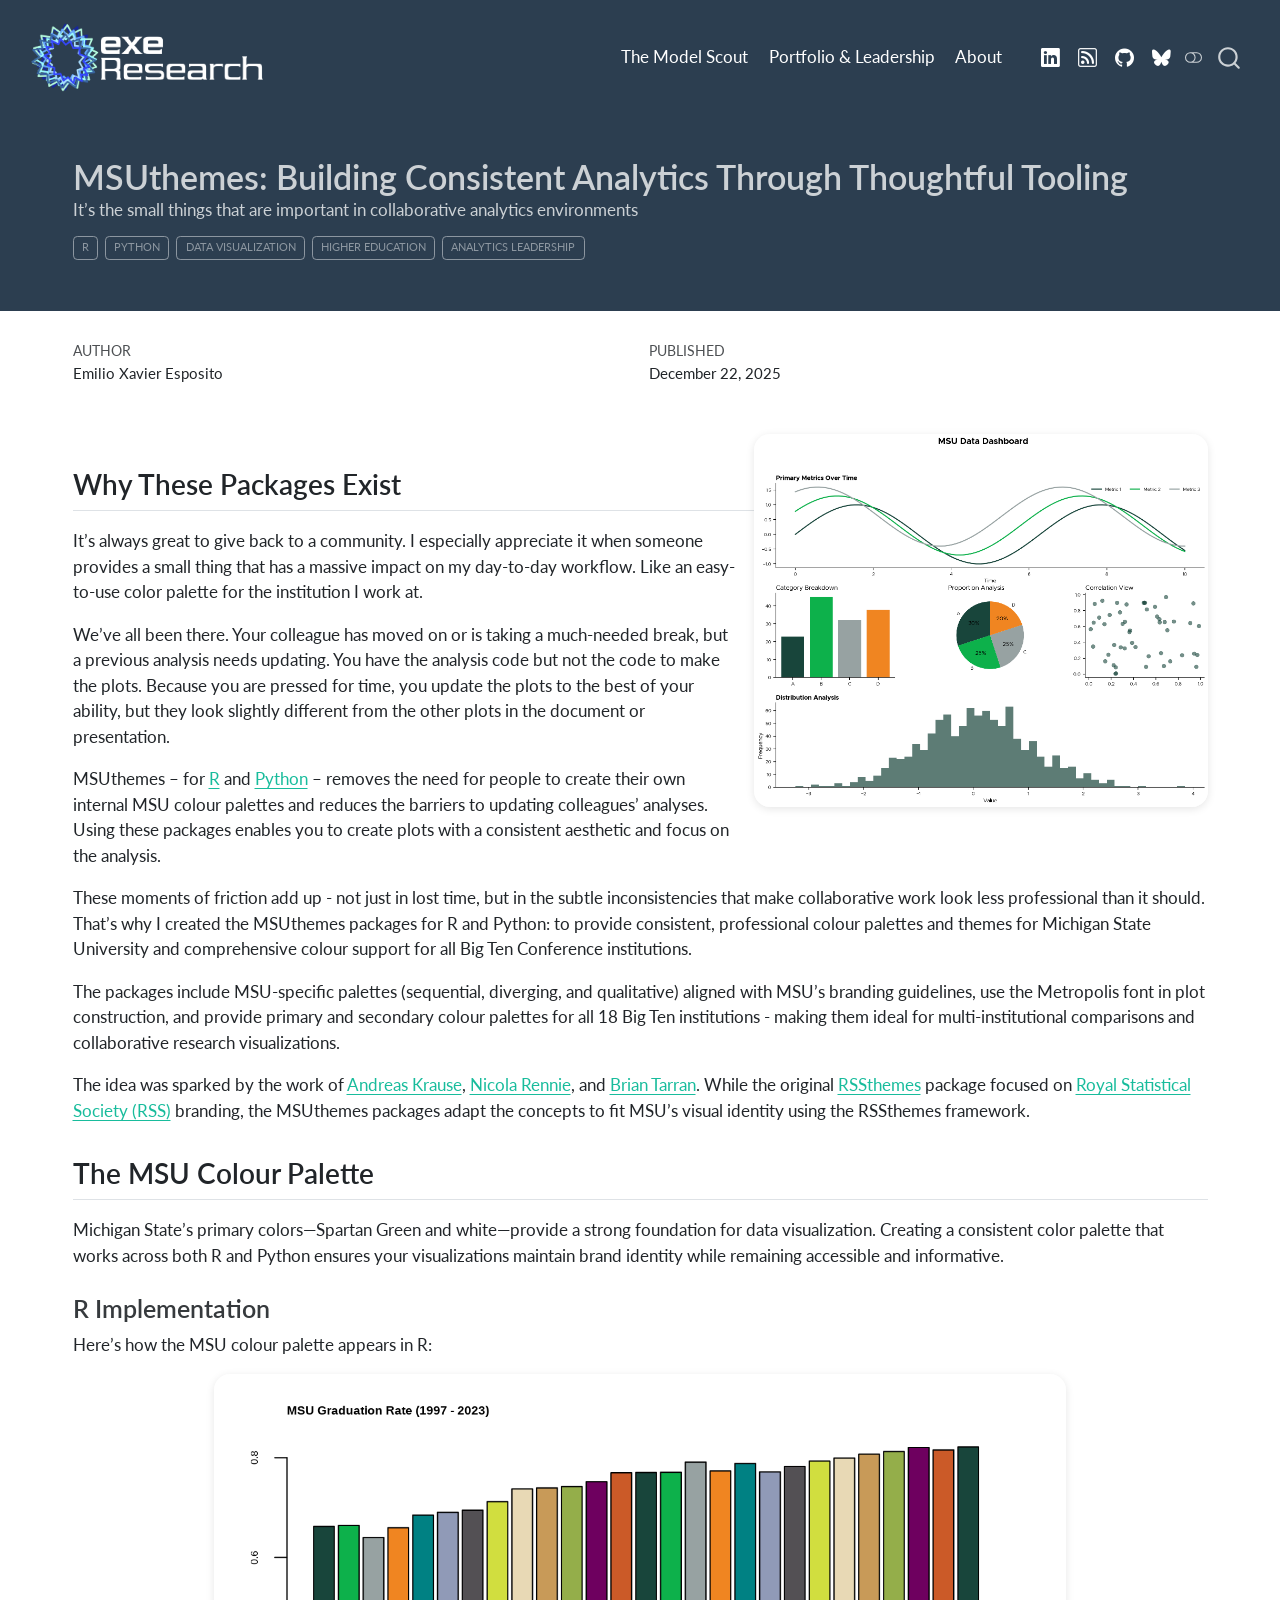
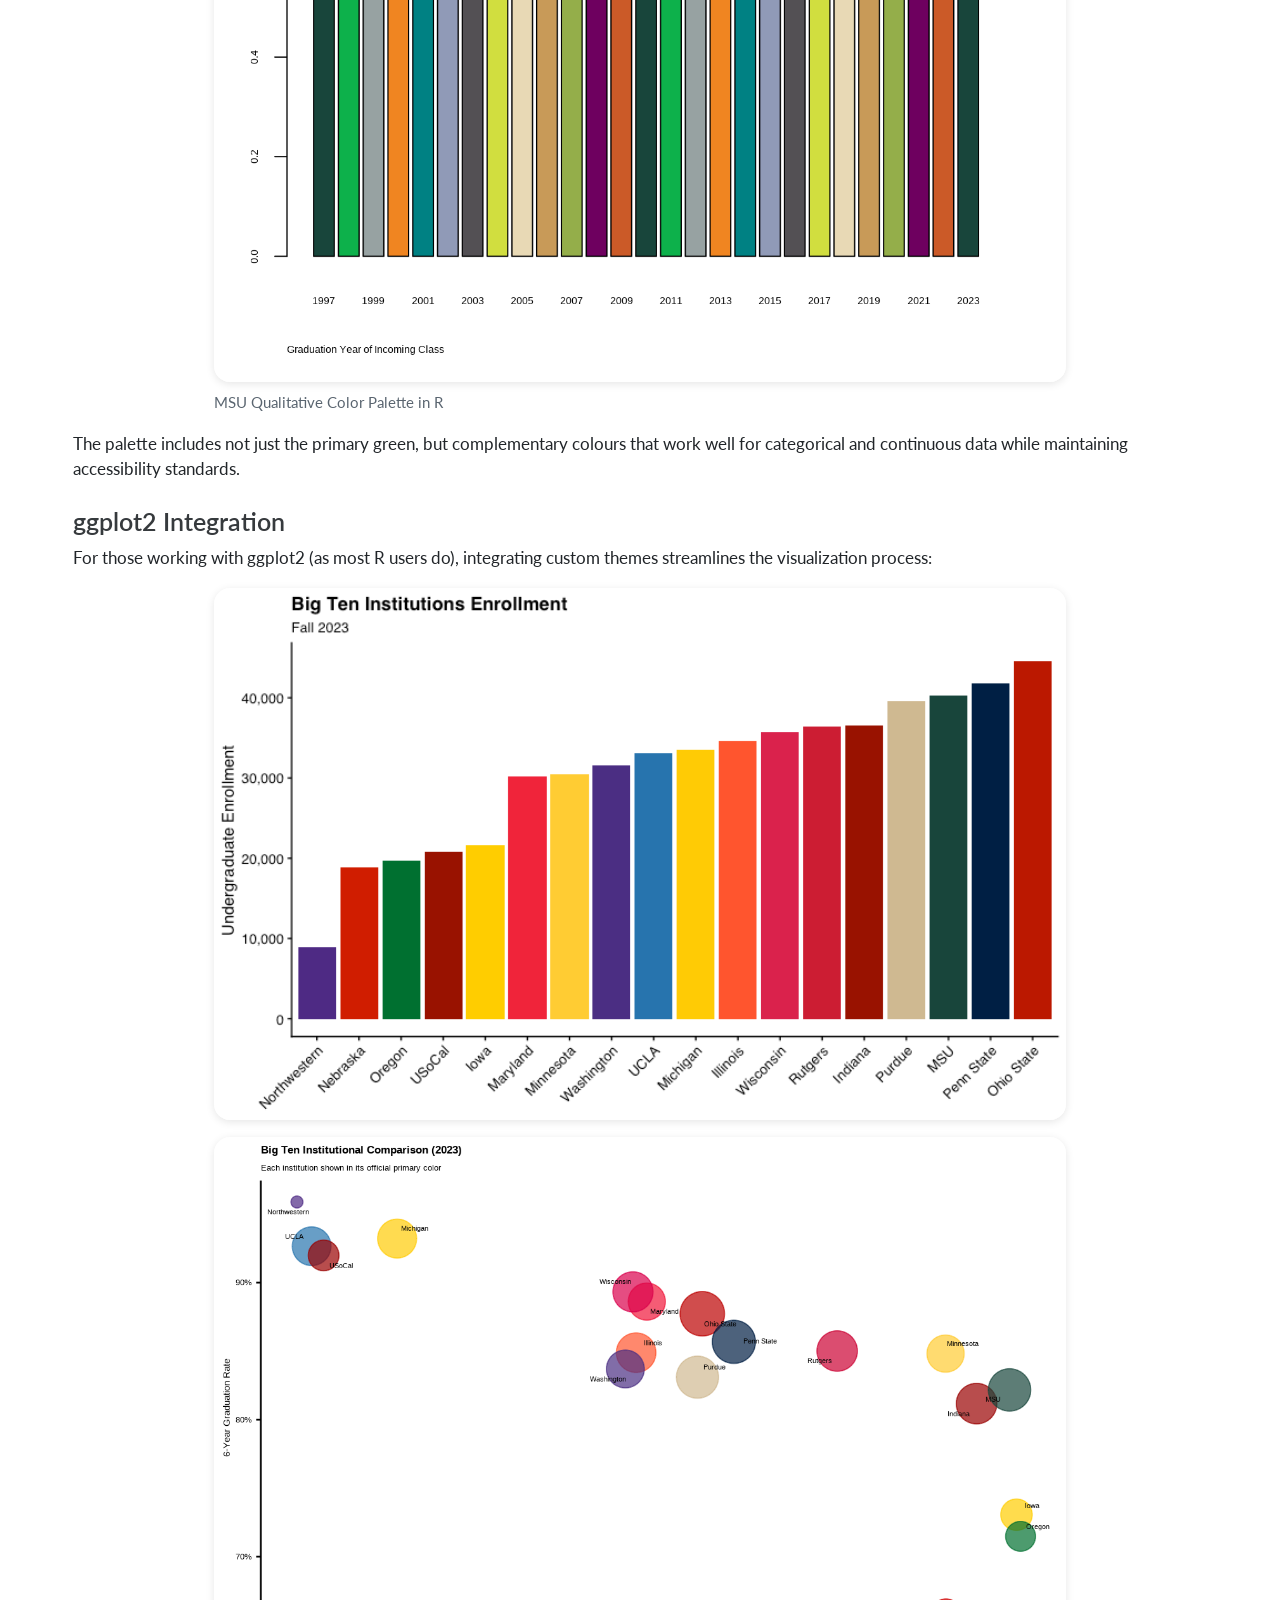
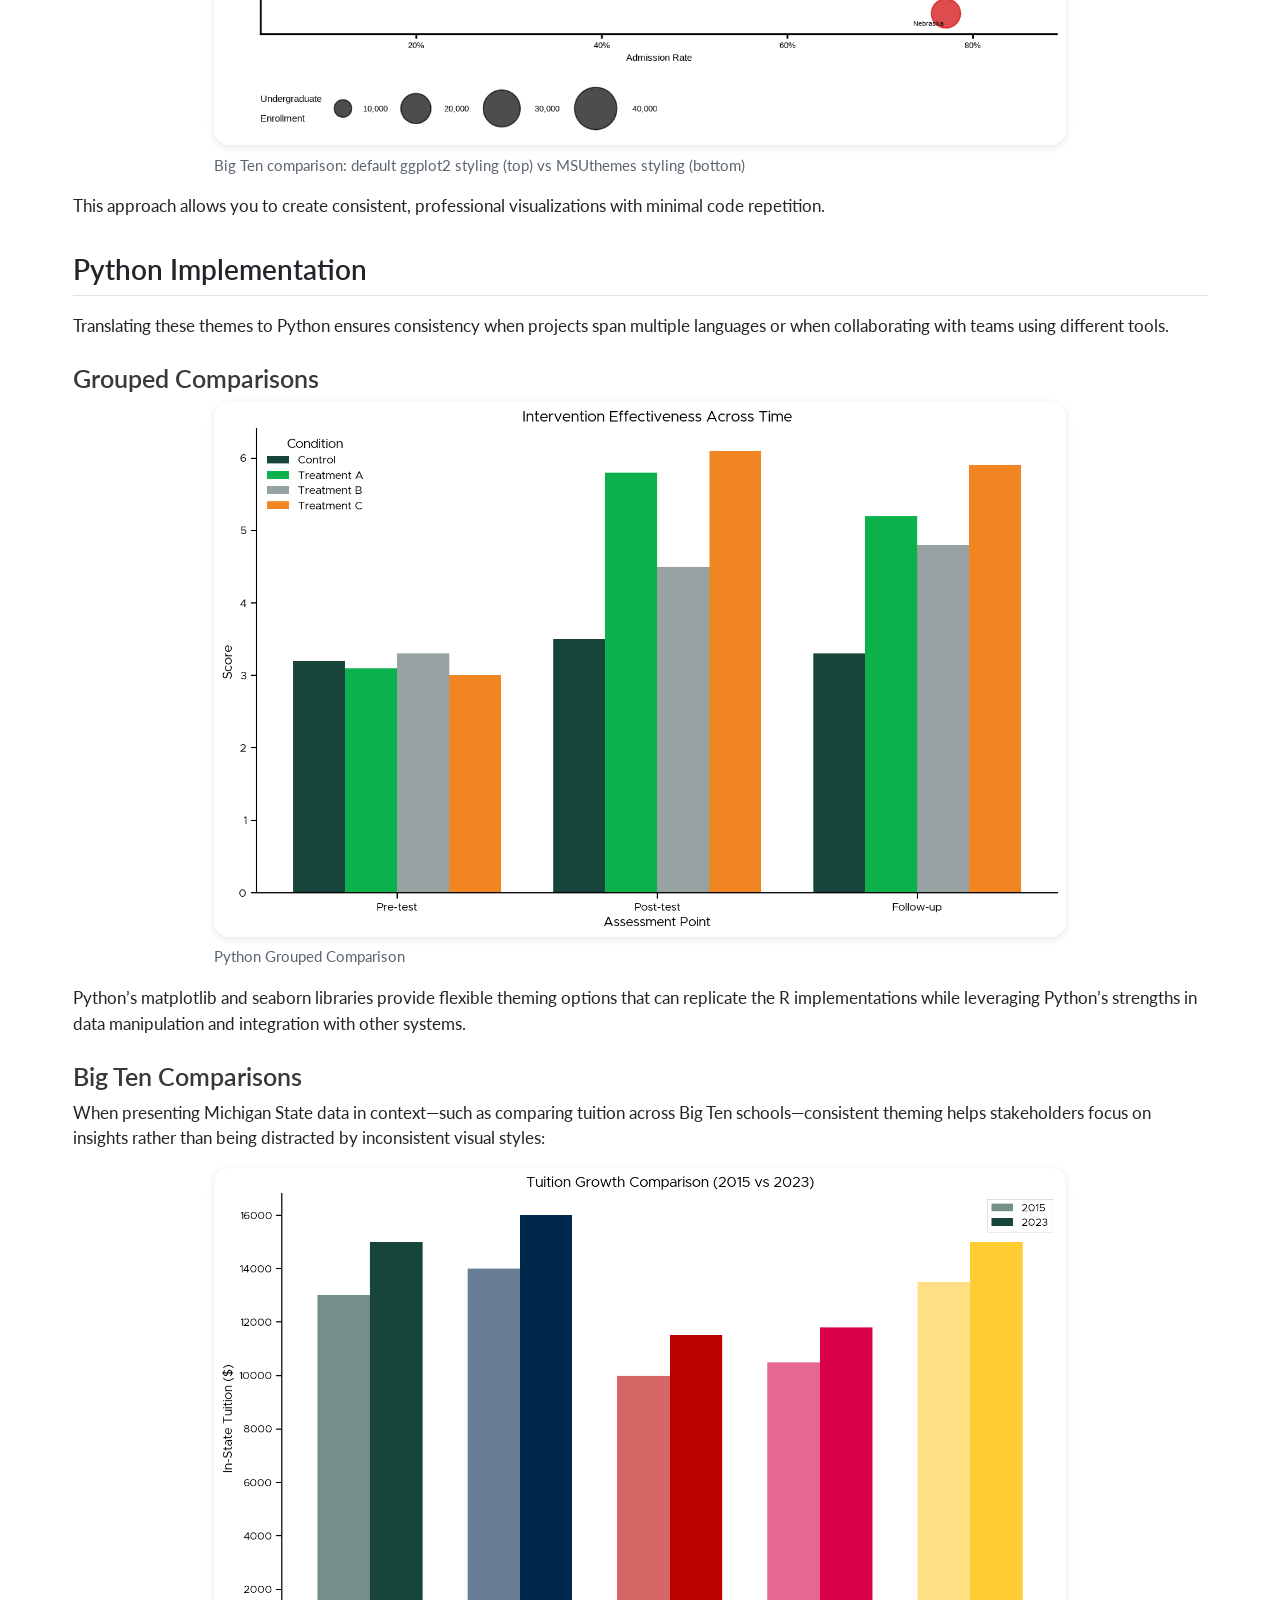
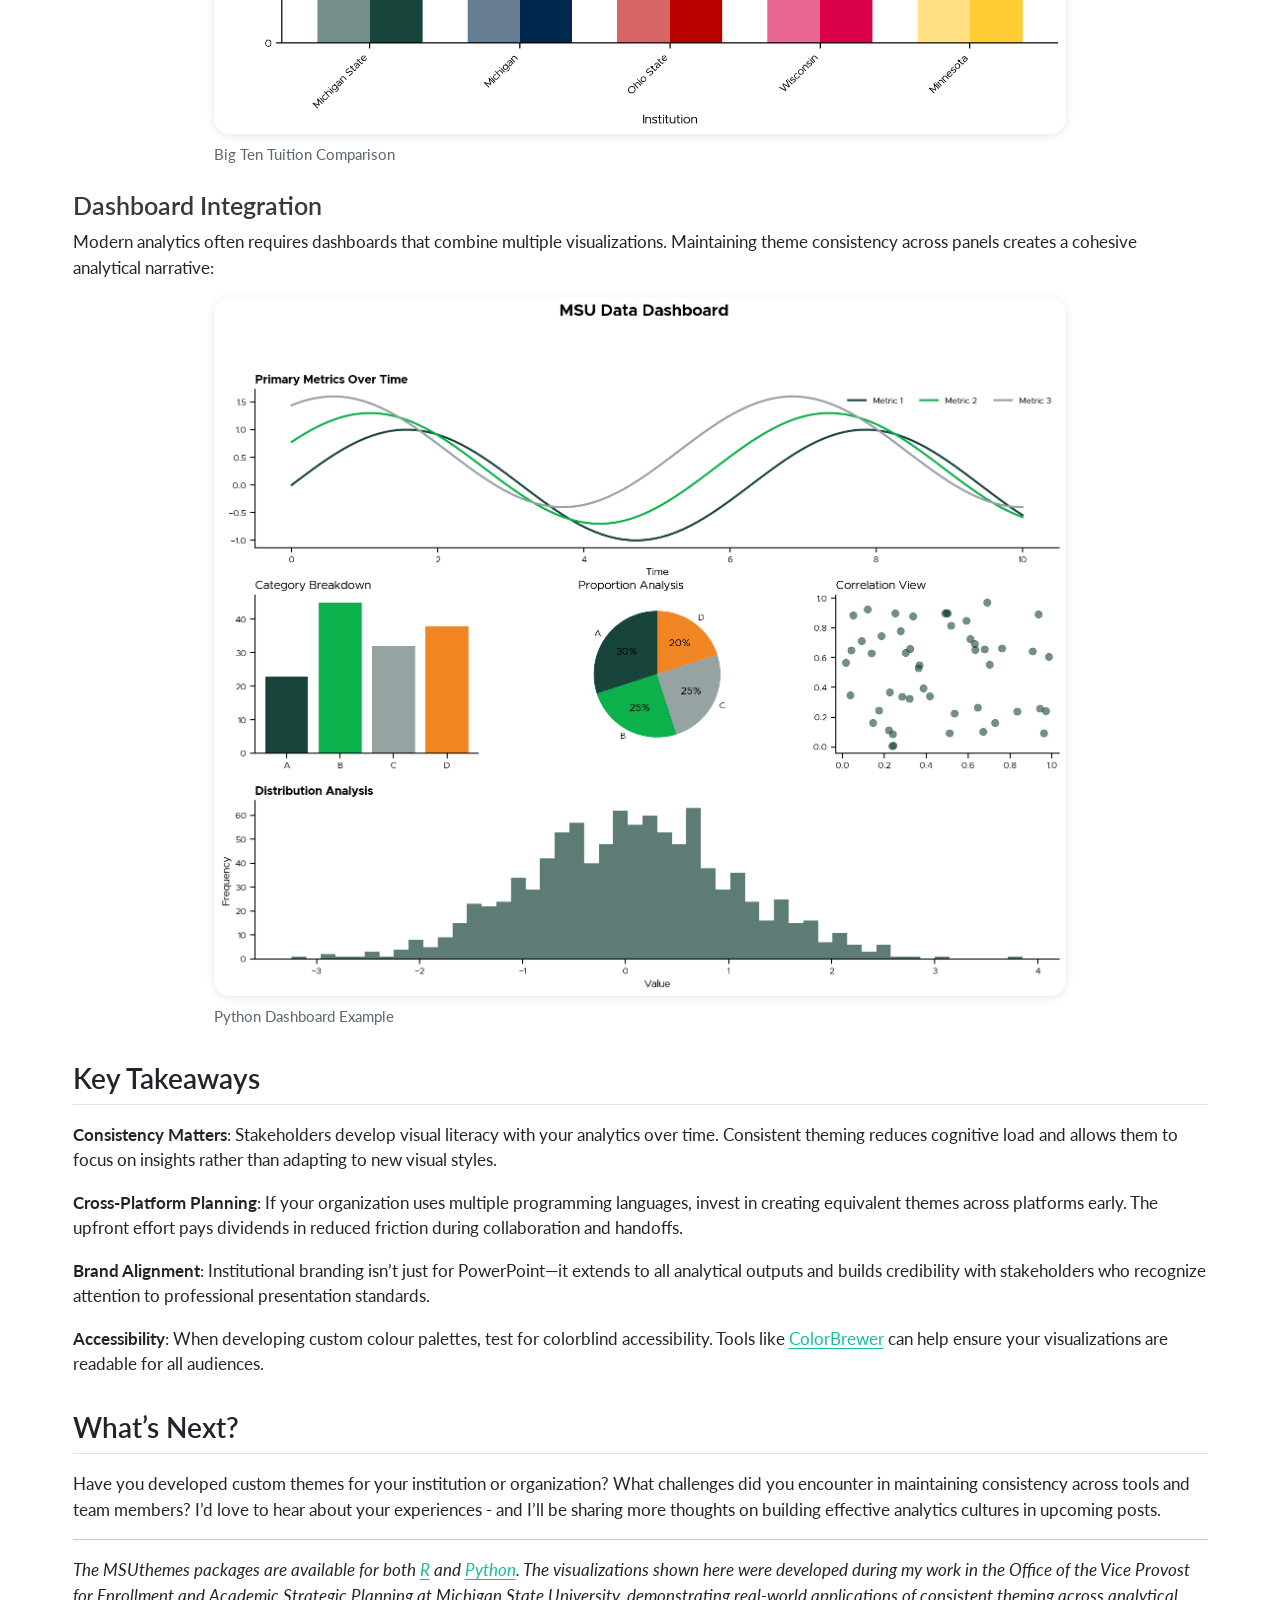
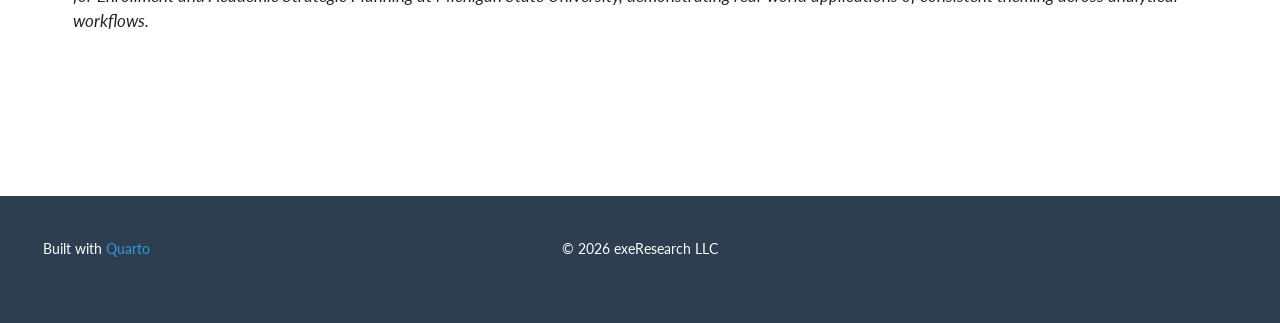
==== commit 575048d6: "Update website - 2026-01-23 15:45:23" ====
--- a/posts/MSUthemes/index.html
+++ b/posts/MSUthemes/index.html
@@ -394,10 +394,10 @@
 <h2 class="anchored" data-anchor-id="why-these-packages-exist">Why These Packages Exist</h2>
 <p>It’s always great to give back to a community. I especially appreciate it when someone provides a small thing that has a massive impact on my day-to-day workflow. Like an easy-to-use color palette for the institution I work at.</p>
 <p>We’ve all been there. Your colleague has moved on or is taking a much-needed break, but a previous analysis needs updating. You have the analysis code but not the code to make the plots. Because you are pressed for time, you update the plots to the best of your ability, but they look slightly different from the other plots in the document or presentation.</p>
-<p>MSUthemes – for <a href="https://github.com/emilioxavier/MSUthemes">R</a> and <a href="https://github.com/emilioxavier/MSUthemes-python">Python</a> – removes the need for people to create their own internal MSU colour palettes and reduces the barriers to updating colleagues’ analyses. Using these packages enables you to create plots with a consistent aesthetic and focus on the analysis.</p>
+<p>MSUthemes – for <a href="https://emilioxavier.github.io/MSUthemes">R</a> and <a href="https://emilioxavier.github.io/msuthemes-py">Python</a> – removes the need for people to create their own internal MSU colour palettes and reduces the barriers to updating colleagues’ analyses. Using these packages enables you to create plots with a consistent aesthetic and focus on the analysis.</p>
 <p>These moments of friction add up - not just in lost time, but in the subtle inconsistencies that make collaborative work look less professional than it should. That’s why I created the MSUthemes packages for R and Python: to provide consistent, professional colour palettes and themes for Michigan State University and comprehensive colour support for all Big Ten Conference institutions.</p>
 <p>The packages include MSU-specific palettes (sequential, diverging, and qualitative) aligned with MSU’s branding guidelines, use the Metropolis font in plot construction, and provide primary and secondary colour palettes for all 18 Big Ten institutions - making them ideal for multi-institutional comparisons and collaborative research visualizations.</p>
-<p>The idea was sparked by the work of <a href="https://andjar.github.io/">Andreas Krause</a>, <a href="https://nrennie.rbind.io/">Nicola Rennie</a>, and <a href="https://github.com/RSS-Visuals">Brian Tarran</a>. While the original <a href="https://github.com/nrennie/RSSthemes">RSSthemes</a> package focused on <a href="https://rss.org.uk/">Royal Statistical Society (RSS)</a> branding, the MSUthemes packages adapt the concepts to fit MSU’s visual identity using the RSSthemes framework.</p>
+<p>The idea was sparked by the work of <a href="https://las.inf.ethz.ch/krausea">Andreas Krause</a>, <a href="https://nrennie.rbind.io/">Nicola Rennie</a>, and <a href="https://github.com/brtarran">Brian Tarran</a>. While the original <a href="https://github.com/nrennie/RSSthemes">RSSthemes</a> package focused on <a href="https://rss.org.uk/">Royal Statistical Society (RSS)</a> branding, the MSUthemes packages adapt the concepts to fit MSU’s visual identity using the RSSthemes framework.</p>
 </section>
 <section id="the-msu-colour-palette" class="level2">
 <h2 class="anchored" data-anchor-id="the-msu-colour-palette">The MSU Colour Palette</h2>
@@ -471,7 +471,7 @@
 <h2 class="anchored" data-anchor-id="whats-next">What’s Next?</h2>
 <p>Have you developed custom themes for your institution or organization? What challenges did you encounter in maintaining consistency across tools and team members? I’d love to hear about your experiences - and I’ll be sharing more thoughts on building effective analytics cultures in upcoming posts.</p>
 <hr>
-<p><em>The MSUthemes packages are available for both <a href="https://github.com/emilioxavier/MSUthemes">R</a> and <a href="https://github.com/emilioxavier/MSUthemes-python">Python</a>. The visualizations shown here were developed during my work in the Office of the Vice Provost for Enrollment and Academic Strategic Planning at Michigan State University, demonstrating real-world applications of consistent theming across analytical workflows.</em></p>
+<p><em>The MSUthemes packages are available for both <a href="https://emilioxavier.github.io/MSUthemes">R</a> and <a href="https://emilioxavier.github.io/msuthemes-py">Python</a>. The visualizations shown here were developed during my work in the Office of the Vice Provost for Enrollment and Academic Strategic Planning at Michigan State University, demonstrating real-world applications of consistent theming across analytical workflows.</em></p>
 
 
 </section>
@@ -902,7 +902,7 @@
 <p>Built with <a href="https://quarto.org">Quarto</a></p>
 </div>   
     <div class="nav-footer-center">
-<p>© 2025 exeResearch LLC</p>
+<p>© 2026 exeResearch LLC</p>
 </div>
     <div class="nav-footer-right">
 <p><a href="mailto:emilio@exeResearch.com"><iconify-icon role="img" inline="" icon="mdi:email" style="font-size: 1.5em;" aria-label="Icon email from mdi Iconify.design set." title="Icon email from mdi Iconify.design set."></iconify-icon></a> <a href="https://linkedin.com/in/emilioxavieresposito" title="LinkedIn"><iconify-icon role="img" inline="" icon="mdi:linkedin" style="font-size: 1.5em;" aria-label="Icon linkedin from mdi Iconify.design set." title="Icon linkedin from mdi Iconify.design set."></iconify-icon></a> <a href="blog.xml" title="RSS Feed"><iconify-icon role="img" inline="" icon="mdi:rss" style="font-size: 1.5em;" aria-label="Icon rss from mdi Iconify.design set." title="Icon rss from mdi Iconify.design set."></iconify-icon></a> <a href="https://github.com/emilioxavier" title="GitHub"><iconify-icon role="img" inline="" icon="mdi:github" style="font-size: 1.5em;" aria-label="Icon github from mdi Iconify.design set." title="Icon github from mdi Iconify.design set."></iconify-icon></a> <a href="https://bsky.app/profile/exesposito.bsky.social" title="Bluesky"><iconify-icon role="img" inline="" icon="simple-icons:bluesky" style="font-size: 1.5em;" aria-label="Icon bluesky from simple-icons Iconify.design set." title="Icon bluesky from simple-icons Iconify.design set."></iconify-icon></a></p>
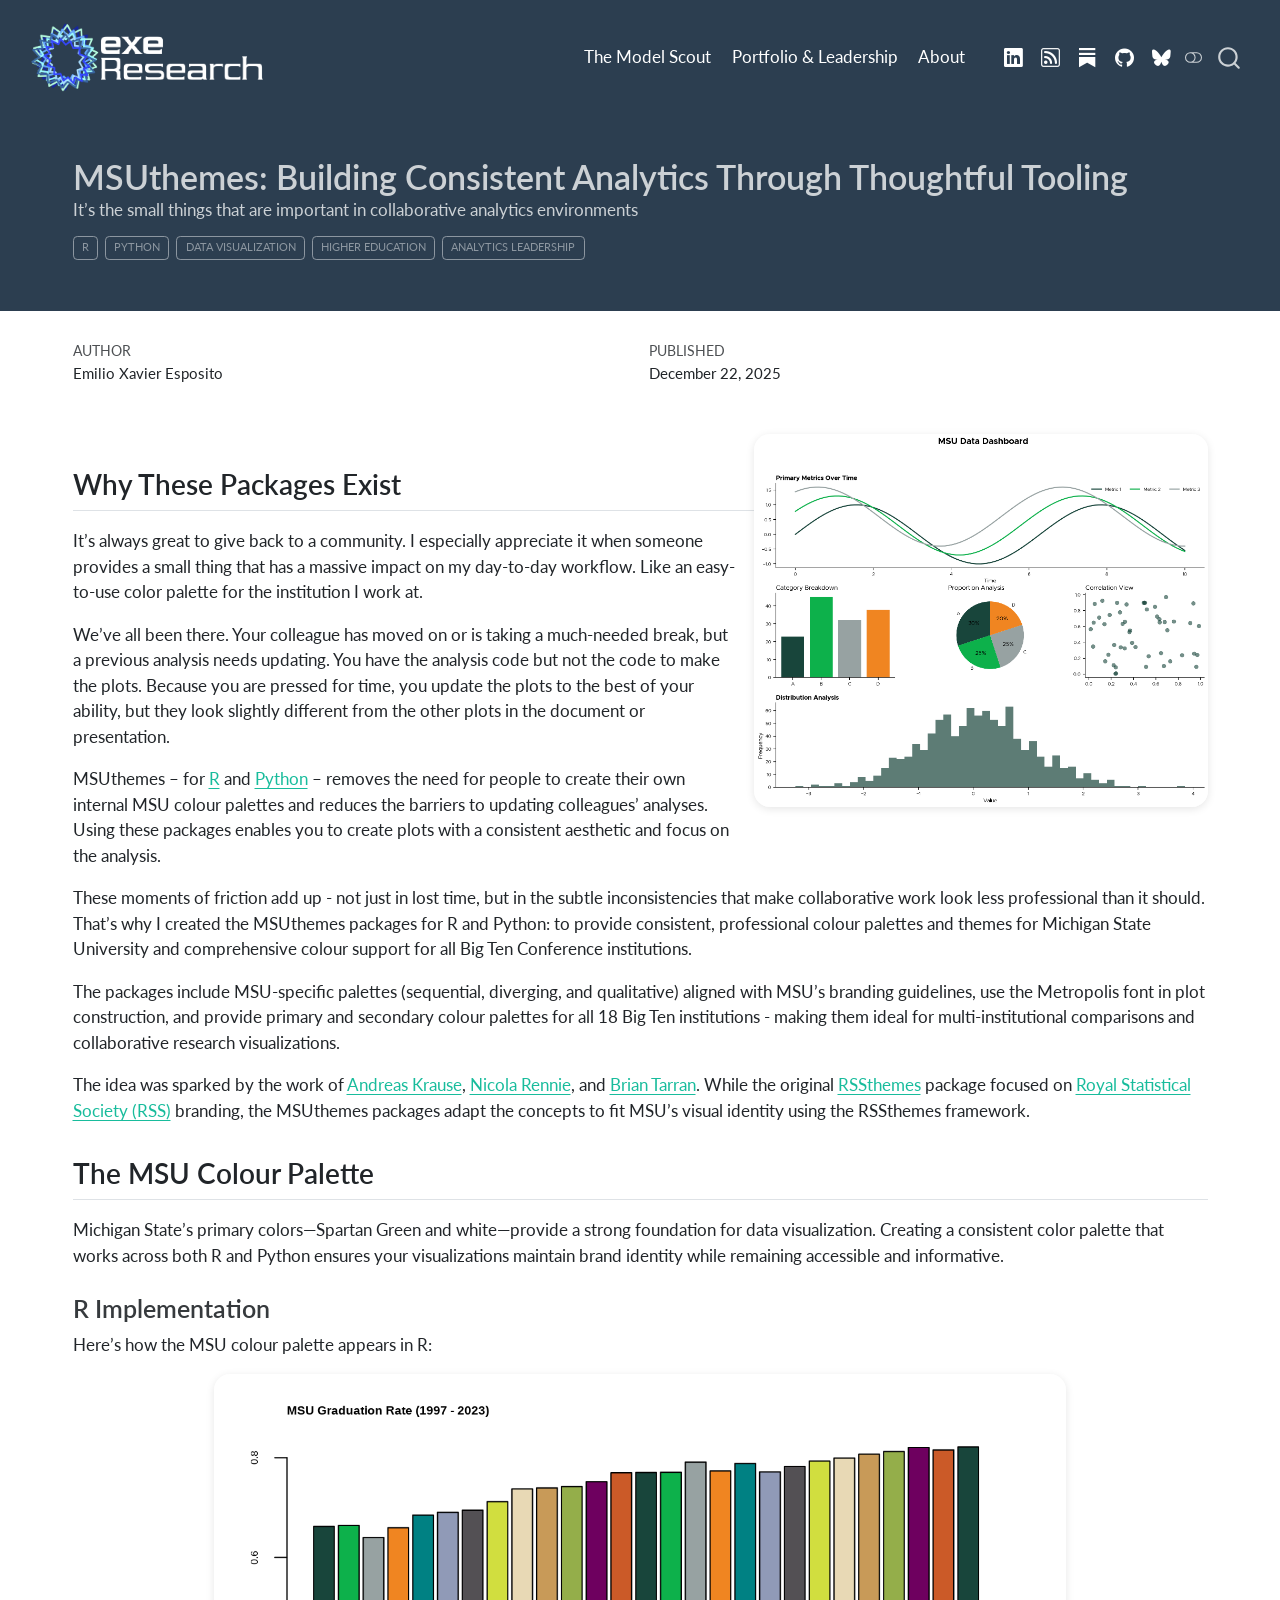
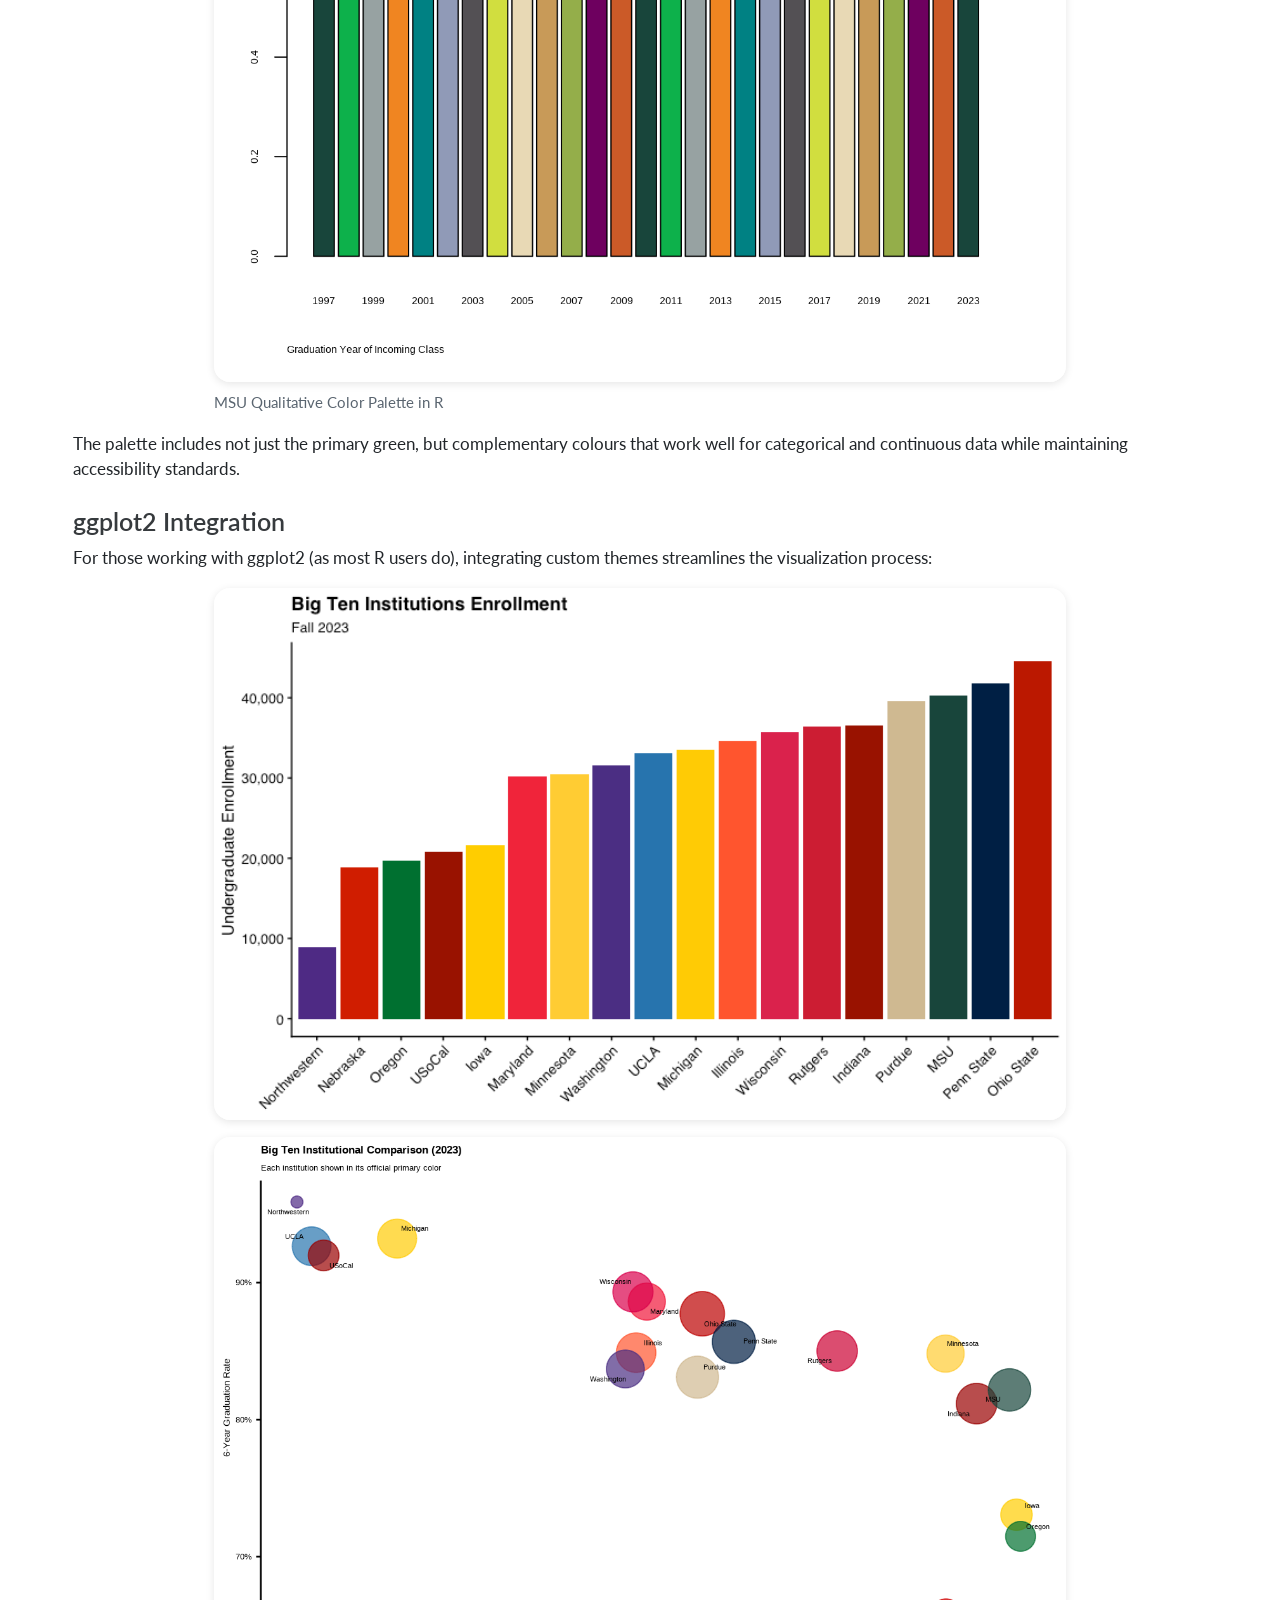
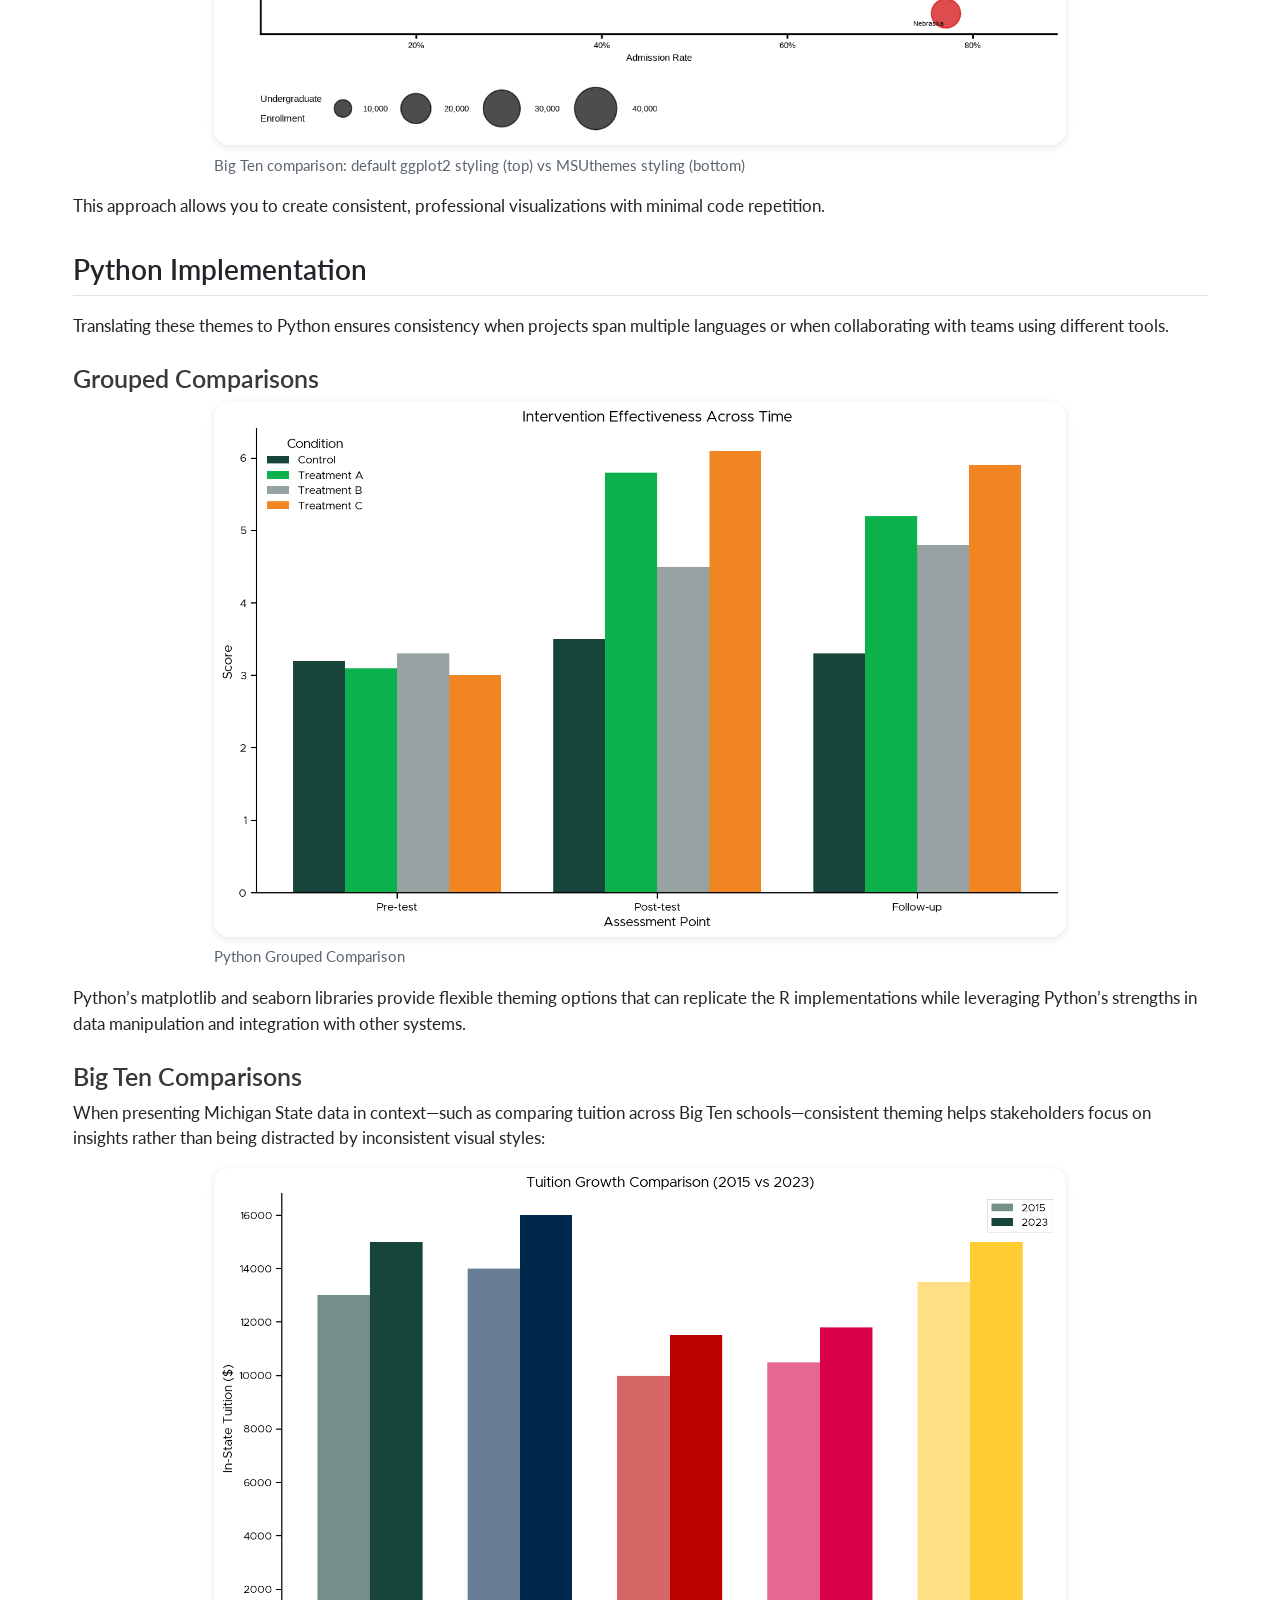
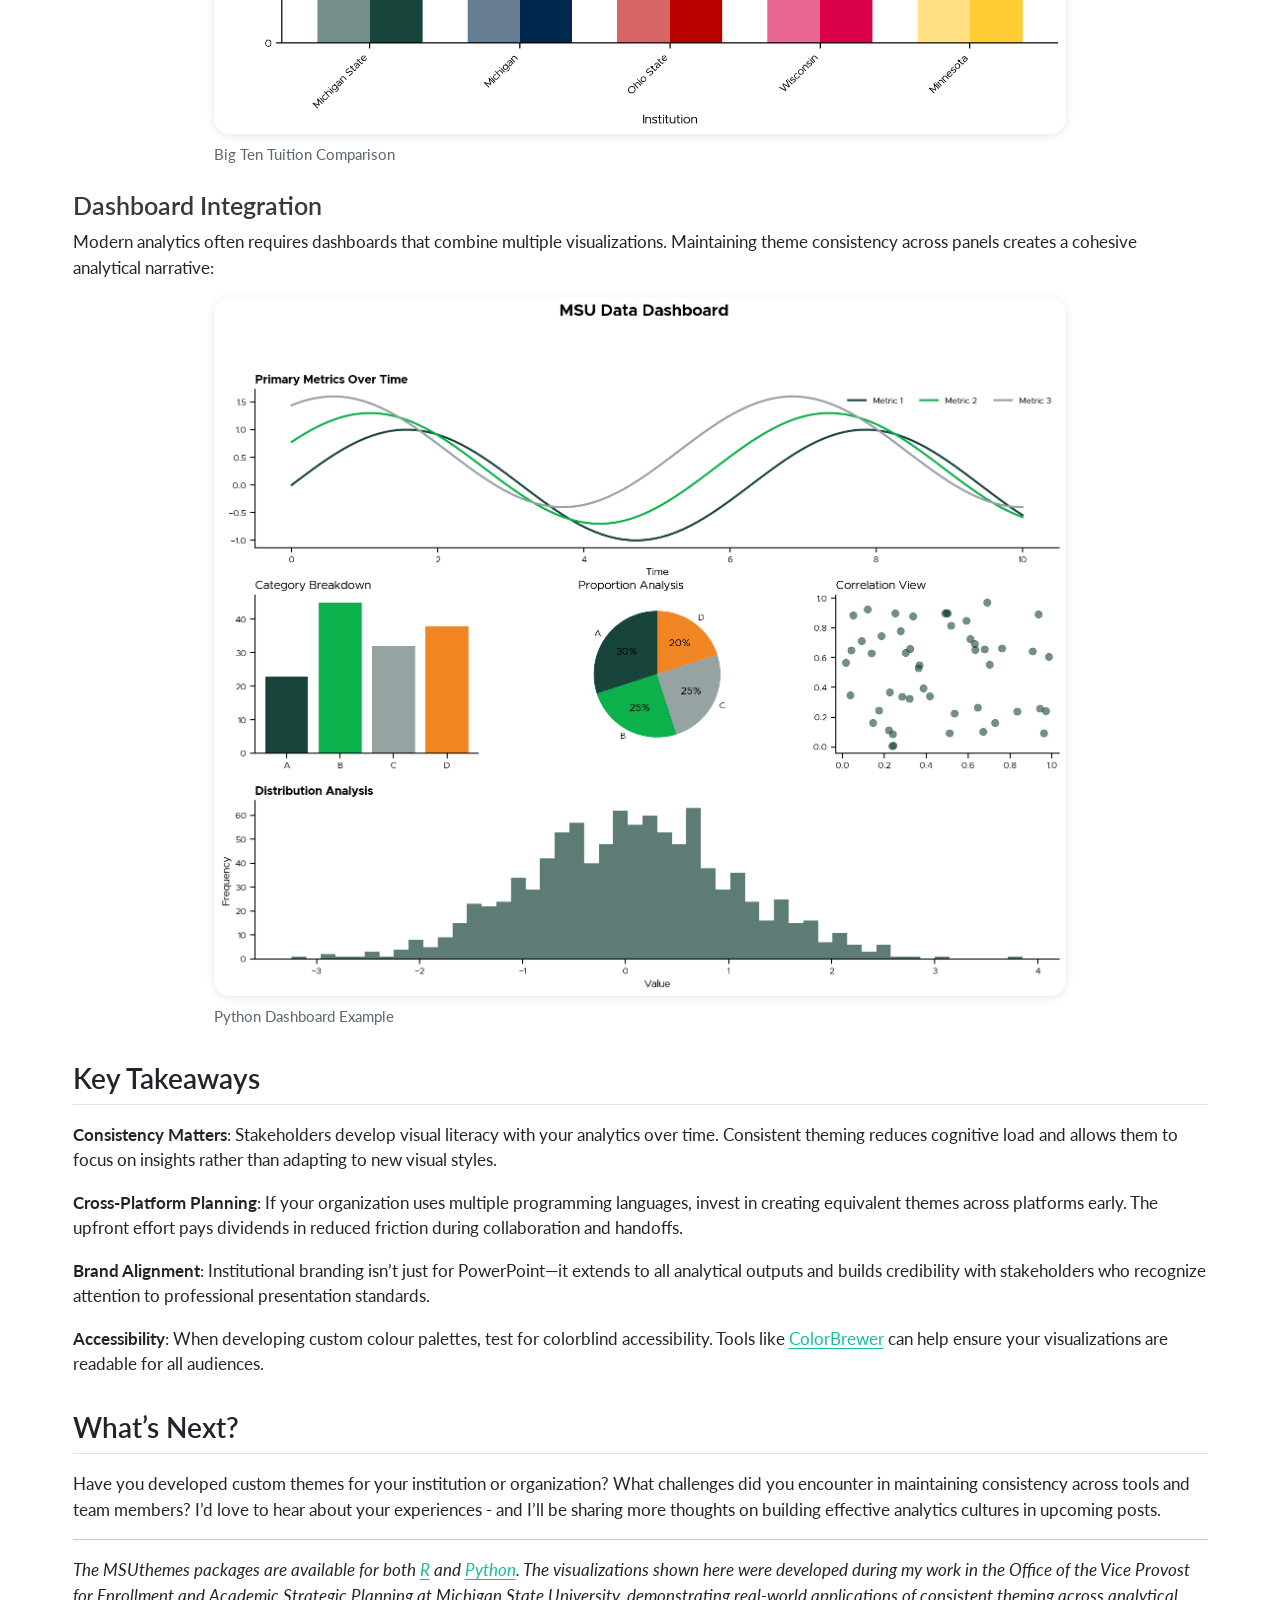
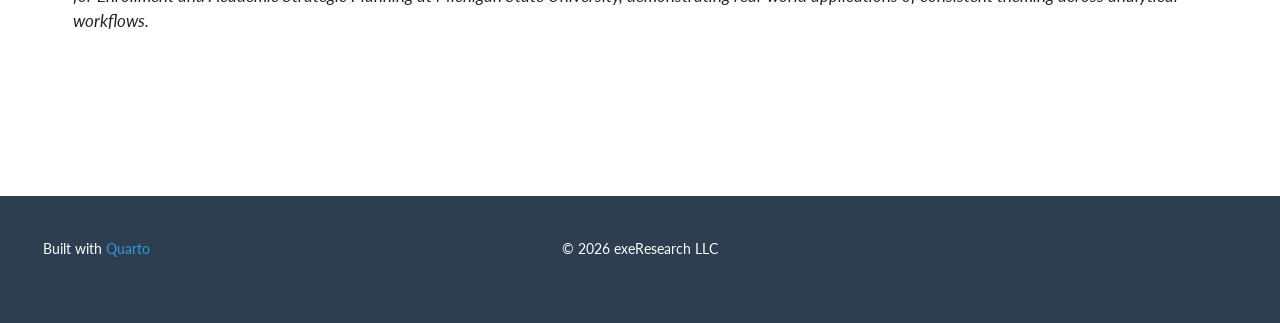
==== commit ec1195f8: "Update website - 2026-03-01 22:32:30" ====
--- a/posts/MSUthemes/index.html
+++ b/posts/MSUthemes/index.html
@@ -315,6 +315,11 @@
   </li>  
   <li class="nav-item compact">
     <a class="nav-link" href="../../blog.xml"> <i class="bi bi-rss" role="img" aria-label="RSS Feed">
+</i> 
+<span class="menu-text"></span></a>
+  </li>  
+  <li class="nav-item compact">
+    <a class="nav-link" href="https://substack.exeresearch.com"> <i class="bi bi-substack" role="img" aria-label="Substack">
 </i> 
 <span class="menu-text"></span></a>
   </li>  
@@ -905,7 +910,7 @@
 <p>© 2026 exeResearch LLC</p>
 </div>
     <div class="nav-footer-right">
-<p><a href="mailto:emilio@exeResearch.com"><iconify-icon role="img" inline="" icon="mdi:email" style="font-size: 1.5em;" aria-label="Icon email from mdi Iconify.design set." title="Icon email from mdi Iconify.design set."></iconify-icon></a> <a href="https://linkedin.com/in/emilioxavieresposito" title="LinkedIn"><iconify-icon role="img" inline="" icon="mdi:linkedin" style="font-size: 1.5em;" aria-label="Icon linkedin from mdi Iconify.design set." title="Icon linkedin from mdi Iconify.design set."></iconify-icon></a> <a href="blog.xml" title="RSS Feed"><iconify-icon role="img" inline="" icon="mdi:rss" style="font-size: 1.5em;" aria-label="Icon rss from mdi Iconify.design set." title="Icon rss from mdi Iconify.design set."></iconify-icon></a> <a href="https://github.com/emilioxavier" title="GitHub"><iconify-icon role="img" inline="" icon="mdi:github" style="font-size: 1.5em;" aria-label="Icon github from mdi Iconify.design set." title="Icon github from mdi Iconify.design set."></iconify-icon></a> <a href="https://bsky.app/profile/exesposito.bsky.social" title="Bluesky"><iconify-icon role="img" inline="" icon="simple-icons:bluesky" style="font-size: 1.5em;" aria-label="Icon bluesky from simple-icons Iconify.design set." title="Icon bluesky from simple-icons Iconify.design set."></iconify-icon></a></p>
+<p><a href="mailto:emilio@exeResearch.com"><iconify-icon role="img" inline="" icon="mdi:email" style="font-size: 1.5em;" aria-label="Icon email from mdi Iconify.design set." title="Icon email from mdi Iconify.design set."></iconify-icon></a> <a href="https://linkedin.com/in/emilioxavieresposito" title="LinkedIn"><iconify-icon role="img" inline="" icon="mdi:linkedin" style="font-size: 1.5em;" aria-label="Icon linkedin from mdi Iconify.design set." title="Icon linkedin from mdi Iconify.design set."></iconify-icon></a> <a href="blog.xml" title="RSS Feed"><iconify-icon role="img" inline="" icon="mdi:rss" style="font-size: 1.5em;" aria-label="Icon rss from mdi Iconify.design set." title="Icon rss from mdi Iconify.design set."></iconify-icon></a> <a href="https://substack.exeresearch.com" title="Substack"><iconify-icon role="img" inline="" icon="simple-icons:substack" style="font-size: 1.2em;" aria-label="Icon substack from simple-icons Iconify.design set." title="Icon substack from simple-icons Iconify.design set."></iconify-icon></a> <a href="https://github.com/emilioxavier" title="GitHub"><iconify-icon role="img" inline="" icon="mdi:github" style="font-size: 1.5em;" aria-label="Icon github from mdi Iconify.design set." title="Icon github from mdi Iconify.design set."></iconify-icon></a> <a href="https://bsky.app/profile/exesposito.bsky.social" title="Bluesky"><iconify-icon role="img" inline="" icon="simple-icons:bluesky" style="font-size: 1.5em;" aria-label="Icon bluesky from simple-icons Iconify.design set." title="Icon bluesky from simple-icons Iconify.design set."></iconify-icon></a></p>
 </div>
   </div>
 </footer>
